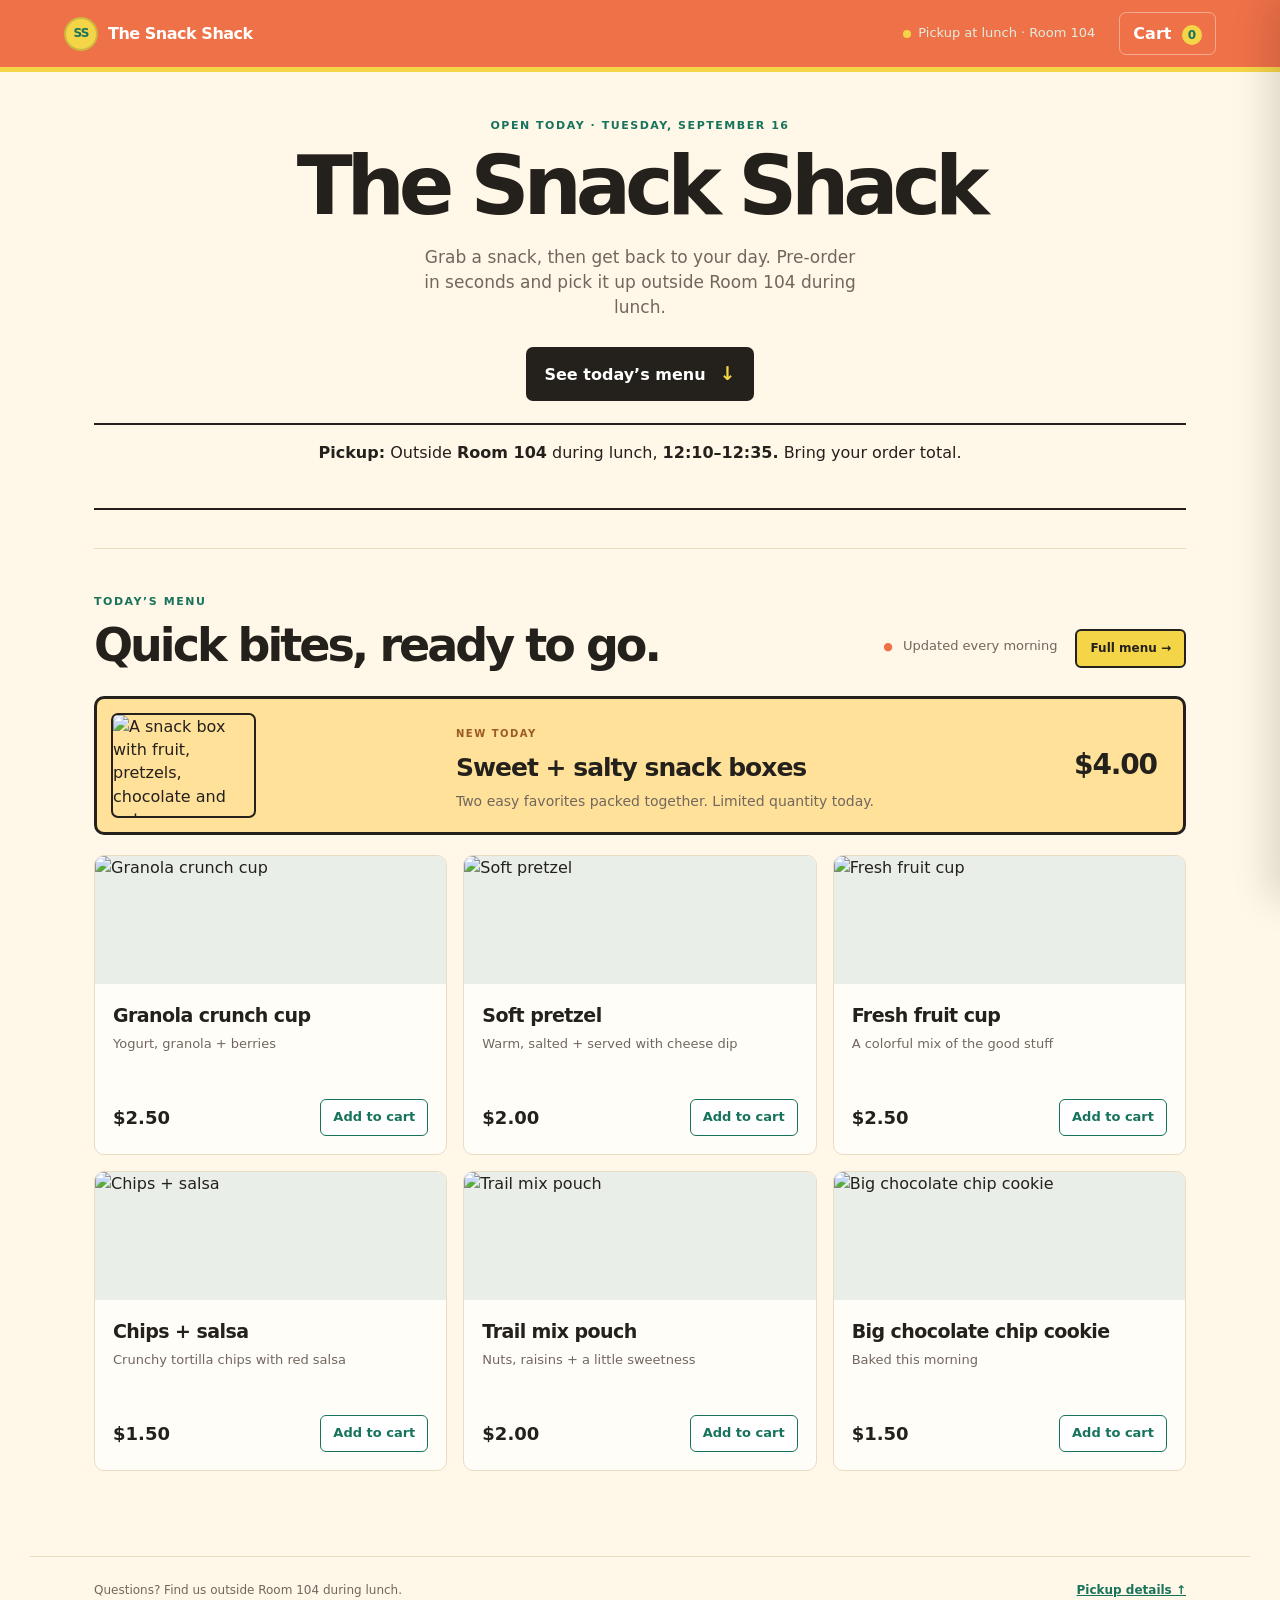
==== index.html @ 5286f319 "Build Snack Shack site" ====
<!doctype html>
<html lang="en">
<head>
  <meta charset="UTF-8" />
  <meta name="viewport" content="width=device-width, initial-scale=1.0" />
  <meta name="description" content="The Snack Shack — quick school-day snacks for pickup at lunch." />
  <title>The Snack Shack | Quick lunch snacks</title>
  <link rel="stylesheet" href="styles.css" />
  <script defer src="script.js"></script>
</head>
<body>
  <header class="site-header">
    <a class="brand" href="#menu" aria-label="The Snack Shack home">
      <span class="brand-mark" aria-hidden="true">SS</span>
      <span>The Snack Shack</span>
    </a>
    <a class="pickup-chip" href="#pickup"><span class="status-dot" aria-hidden="true"></span> Pickup at lunch · Room 104</a>
    <button class="cart-button" id="cartButton" type="button" aria-label="Open cart" aria-controls="cartPanel">
      Cart <span id="cartCount" class="cart-count">0</span>
    </button>
  </header>

  <main>
    <section class="hero" aria-labelledby="hero-title">
      <div class="hero-copy">
        <p class="eyebrow">Open today · Tuesday, September 16</p>
        <h1 id="hero-title">The Snack Shack</h1>
        <p class="hero-text">Grab a snack, then get back to your day. Pre-order in seconds and pick it up outside Room 104 during lunch.</p>
        <a class="primary-link" href="#menu">See today’s menu <span aria-hidden="true">↓</span></a>
      </div>
      <aside class="pickup-card" id="pickup">
        <p><strong>Pickup:</strong> Outside <strong>Room 104</strong> during lunch, <strong>12:10–12:35.</strong> Bring your order total.</p>
      </aside>
    </section>

    <section class="menu-section" id="menu" aria-labelledby="menu-title">
      <div class="section-heading">
      <div>
          <p class="eyebrow">Today’s menu</p>
          <h2 id="menu-title">Quick bites, ready to go.</h2>
        </div>
        <div class="menu-heading-actions"><p class="updated"><span aria-hidden="true">●</span> Updated every morning</p><a class="full-menu-button" href="menu.html">Full menu →</a></div>
      </div>

      <div class="new-additions">
        <div class="new-additions-photo"><img src="https://images.unsplash.com/photo-1662554914763-116f659e95dc?auto=format&fit=crop&w=700&q=85" alt="A snack box with fruit, pretzels, chocolate and nuts" /></div>
        <div>
          <span class="new-label">NEW TODAY</span>
          <h2>Sweet + salty snack boxes</h2>
          <p>Two easy favorites packed together. Limited quantity today.</p>
        </div>
        <span class="box-price">$4.00</span>
      </div>

      <div class="menu-grid" id="menuGrid" aria-live="polite"></div>
    </section>
  </main>

  <footer class="site-footer">
    <p>Questions? Find us outside Room 104 during lunch.</p>
    <a href="#pickup">Pickup details ↑</a>
  </footer>

  <div class="cart-overlay" id="cartOverlay" hidden></div>
  <aside class="cart-panel" id="cartPanel" aria-labelledby="cartTitle" aria-hidden="true">
    <div class="cart-header">
      <div><p class="eyebrow">Ready when you are</p><h2 id="cartTitle">Your order</h2></div>
      <button class="icon-button" id="closeCart" type="button" aria-label="Close cart">×</button>
    </div>
    <div class="cart-items" id="cartItems"></div>
    <div class="cart-empty" id="cartEmpty"><span aria-hidden="true">🛒</span><p>Your cart is empty.<br />Add a snack to get started.</p></div>
    <div class="cart-footer" id="cartFooter" hidden>
      <div class="total-row"><span>Total to bring</span><strong id="cartTotal">$0.00</strong></div>
      <button class="checkout-button" id="checkoutButton" type="button">Ready?</button>
      <p class="fine-print">Next: add your name, room, and grade.</p>
    </div>
  </aside>

  <div class="order-success" id="orderSuccess" role="dialog" aria-modal="true" aria-labelledby="successTitle" hidden>
    <div class="success-card">
      <button class="icon-button success-close" id="closeSuccess" type="button" aria-label="Close confirmation">×</button>
      <div class="success-icon" aria-hidden="true">✓</div>
      <p class="eyebrow">Order saved</p>
      <h2 id="successTitle">You’re all set.</h2>
      <p id="successMessage"></p>
      <div class="confirmation-details"><span>Pickup</span><strong>Outside Room 104 · 12:10–12:35</strong><span>Bring</span><strong id="successTotal">$0.00</strong></div>
      <button class="checkout-button" id="doneButton" type="button">Done</button>
    </div>
  </div>
</body>
</html>
---- styles.css ----
:root { --ink:#24201c; --muted:#71675e; --paper:#fff7e7; --card:#fffdf8; --line:#eadbc4; --green:#17735c; --lime:#f5d548; --orange:#ef7148; --shadow:0 14px 35px rgba(75,45,18,.12); }
* { box-sizing:border-box; }
html { scroll-behavior:smooth; }
body { margin:0; background:var(--paper); color:var(--ink); font-family:Inter, ui-sans-serif, system-ui, -apple-system, BlinkMacSystemFont, "Segoe UI", sans-serif; line-height:1.45; }
button, a { font:inherit; }
a { color:inherit; }
.site-header { height:72px; padding:0 clamp(20px,5vw,72px); background:var(--orange); color:#fff; display:flex; align-items:center; gap:24px; position:sticky; top:0; z-index:10; border-bottom:5px solid var(--lime); }
.brand { text-decoration:none; display:flex; align-items:center; gap:10px; font-weight:800; letter-spacing:-.03em; }
.brand-mark { width:34px; height:34px; border-radius:50%; display:grid; place-items:center; background:var(--lime); color:var(--green); font-size:12px; letter-spacing:-.08em; border:2px solid rgba(36,32,28,.18); }
.pickup-chip { margin-left:auto; font-size:13px; color:#e2ecdf; text-decoration:none; display:flex; align-items:center; gap:7px; }
.status-dot { width:8px; height:8px; background:var(--lime); border-radius:50%; }
.cart-button { border:1px solid rgba(255,255,255,.4); background:transparent; color:#fff; border-radius:7px; padding:9px 13px; cursor:pointer; font-weight:700; }
.cart-count { display:inline-grid; place-items:center; min-width:20px; height:20px; margin-left:5px; background:var(--lime); color:var(--green); border-radius:20px; font-size:12px; }
main { max-width:1220px; margin:0 auto; padding:0 clamp(20px,5vw,72px); }
.hero { display:flex; flex-direction:column; align-items:center; justify-content:center; gap:22px; padding:46px 0 38px; }.hero-copy { width:100%; text-align:center; }.hero-copy .hero-text { margin-left:auto; margin-right:auto; }.hero-copy .primary-link { justify-content:center; }.pickup-card { margin:0 auto; padding:20px 24px; }.pickup-card h2 { margin-top:20px; }.pickup-card p { margin-bottom:16px; }
.eyebrow { margin:0 0 12px; color:var(--green); font-size:11px; font-weight:800; letter-spacing:.14em; text-transform:uppercase; }
h1, h2, p { margin-top:0; }
h1 { margin-bottom:20px; font-size:clamp(48px,7vw,82px); line-height:.97; letter-spacing:-.075em; font-weight:850; }
h1 span { color:var(--green); }
.hero-text { max-width:450px; color:var(--muted); font-size:17px; margin-bottom:28px; }
.primary-link { display:inline-flex; align-items:center; gap:14px; padding:13px 18px; border-radius:7px; text-decoration:none; background:var(--ink); color:#fff; font-weight:750; }
.primary-link span { color:var(--lime); font-size:19px; }
.pickup-card { width:100%; max-width:none; margin:0; padding:16px 0; background:transparent; border:0; border-top:2px solid var(--ink); border-bottom:2px solid var(--ink); box-shadow:none; text-align:center; }.pickup-card p { margin:0; font-size:15px; }
.pickup-card-top { display:flex; justify-content:space-between; align-items:center; color:var(--green); font-size:11px; font-weight:850; letter-spacing:.13em; }
.pickup-card-top p { margin:0; }
.pickup-icon { border:1px solid var(--green); border-radius:50%; width:26px; height:26px; display:grid; place-items:center; font-size:15px; }
.pickup-card h2 { margin:38px 0 10px; font-size:30px; line-height:1; letter-spacing:-.055em; }
.pickup-card p { margin-bottom:28px; font-size:16px; }
.pickup-note { border-top:1px solid rgba(31,84,57,.28); padding-top:13px; color:var(--green); font-size:13px; font-weight:650; }
.menu-section { padding:45px 0 85px; border-top:1px solid var(--line); }
.section-heading { display:flex; justify-content:space-between; gap:20px; align-items:end; margin-bottom:28px; }
.section-heading h2 { margin:0; font-size:clamp(30px,4vw,46px); line-height:1; letter-spacing:-.065em; }
.updated { color:var(--muted); font-size:13px; margin:0 0 4px; white-space:nowrap; }.updated span { color:var(--orange); font-size:11px; margin-right:6px; }
.menu-heading-actions { display:flex; align-items:center; gap:18px; }.full-menu-button { display:inline-block; padding:9px 13px; border:2px solid var(--ink); border-radius:6px; background:var(--lime); color:var(--ink); font-size:12px; font-weight:850; text-decoration:none; white-space:nowrap; }
.new-additions { display:flex; justify-content:space-between; align-items:center; gap:20px; background:#ffe19a; border-radius:10px; padding:14px 26px 14px 14px; margin-bottom:20px; border:3px solid var(--ink); }.new-additions-photo { width:145px; height:105px; flex:0 0 145px; overflow:hidden; border-radius:7px; border:2px solid var(--ink); }.new-additions-photo img { width:100%; height:100%; object-fit:cover; display:block; }
.new-label { font-size:10px; font-weight:850; letter-spacing:.15em; color:#9a5a24; }.new-additions h2 { margin:7px 0 4px; font-size:25px; letter-spacing:-.04em; }.new-additions p { margin:0; color:var(--muted); font-size:14px; }.box-price { font-size:28px; font-weight:800; letter-spacing:-.04em; }
.menu-grid { display:grid; grid-template-columns:repeat(3,1fr); gap:16px; }
.menu-card { background:var(--card); border:1px solid var(--line); border-radius:10px; overflow:hidden; display:flex; flex-direction:column; min-height:300px; }
.food-art { height:128px; overflow:hidden; background:#e9eee8; }.food-art img { width:100%; height:100%; display:block; object-fit:cover; transition:transform .25s ease; }.menu-card:hover .food-art img { transform:scale(1.04); }
.menu-card-body { padding:18px; display:flex; flex-direction:column; flex:1; }.menu-card h3 { margin:0 0 5px; font-size:19px; letter-spacing:-.03em; }.menu-card p { color:var(--muted); font-size:13px; margin:0 0 16px; }.menu-bottom { margin-top:auto; display:flex; justify-content:space-between; align-items:center; }.price { font-weight:800; font-size:18px; }.add-button { cursor:pointer; border:1px solid var(--green); color:var(--green); background:#fff; border-radius:6px; padding:8px 12px; font-size:13px; font-weight:750; }.add-button:hover,.add-button:focus-visible { background:var(--green); color:#fff; }
.site-footer { max-width:1220px; margin:0 auto; padding:25px clamp(20px,5vw,72px) 40px; border-top:1px solid var(--line); display:flex; justify-content:space-between; color:var(--muted); font-size:12px; }.site-footer p { margin:0; }.site-footer a { color:var(--green); font-weight:700; }
.cart-overlay { position:fixed; inset:0; background:rgba(23,33,29,.4); z-index:20; }.cart-panel { position:fixed; z-index:21; right:0; top:0; height:100%; width:min(420px,100%); background:#fff; padding:27px; transform:translateX(100%); transition:transform .25s ease; display:flex; flex-direction:column; box-shadow:-12px 0 35px rgba(0,0,0,.13); }.cart-panel.open { transform:translateX(0); }.cart-header { display:flex; justify-content:space-between; align-items:start; border-bottom:1px solid var(--line); padding-bottom:20px; }.cart-header h2 { margin:0; font-size:34px; letter-spacing:-.06em; }.icon-button { background:none; border:0; cursor:pointer; font-size:30px; color:var(--muted); line-height:1; }.cart-items { overflow:auto; }.cart-item { display:grid; grid-template-columns:1fr auto; gap:10px; padding:18px 0; border-bottom:1px solid var(--line); }.cart-item h3 { margin:0 0 3px; font-size:15px; }.cart-item p { margin:0; color:var(--muted); font-size:13px; }.cart-item-actions { display:flex; gap:8px; align-items:center; margin-top:10px; }.qty-button { border:1px solid var(--line); background:#fff; border-radius:5px; width:25px; height:25px; cursor:pointer; }.remove-button { border:0; background:none; color:#9a5a24; cursor:pointer; font-size:12px; margin-left:8px; }.cart-item-total { font-weight:800; }.cart-empty { text-align:center; color:var(--muted); margin:auto 0; }.cart-empty span { font-size:35px; }.cart-footer { padding-top:20px; border-top:1px solid var(--line); }.total-row { display:flex; justify-content:space-between; align-items:baseline; margin-bottom:17px; }.total-row strong { font-size:26px; letter-spacing:-.05em; }.checkout-button { width:100%; border:0; border-radius:7px; background:var(--green); color:#fff; padding:14px; font-weight:800; cursor:pointer; }.checkout-button:hover { background:#143b27; }.fine-print { color:var(--muted); font-size:11px; text-align:center; margin:10px 0 0; }.order-success { position:fixed; z-index:30; inset:0; display:grid; place-items:center; padding:20px; background:rgba(23,33,29,.45); }.success-card { position:relative; width:min(430px,100%); border-radius:14px; background:var(--paper); padding:38px; text-align:center; box-shadow:var(--shadow); }.success-close { position:absolute; top:18px; right:18px; }.success-icon { margin:0 auto 20px; width:50px; height:50px; border-radius:50%; background:var(--lime); color:var(--green); display:grid; place-items:center; font-size:28px; font-weight:800; }.success-card h2 { font-size:40px; letter-spacing:-.07em; margin-bottom:10px; }.success-card > p:not(.eyebrow) { color:var(--muted); }.confirmation-details { margin:25px 0; padding:17px; background:#fff; border-radius:8px; display:grid; grid-template-columns:80px 1fr; gap:8px; text-align:left; font-size:13px; }.confirmation-details span { color:var(--muted); }
[hidden] { display:none !important; }
.order-page { min-height:100vh; background:repeating-linear-gradient(135deg,#fff7e7 0,#fff7e7 22px,#fff1d5 22px,#fff1d5 44px); }.order-main { max-width:620px; margin:0 auto; padding:58px 20px 90px; }.back-link { display:inline-block; margin-bottom:50px; color:var(--green); font-size:13px; font-weight:800; text-decoration:none; }.order-main h1 { margin-bottom:12px; font-size:clamp(58px,10vw,90px); }.order-intro { max-width:500px; color:var(--muted); font-size:17px; margin-bottom:28px; }.order-form { background:var(--card); border:3px solid var(--ink); border-radius:14px; padding:25px; box-shadow:8px 8px 0 var(--lime); }.order-form label { display:block; margin-bottom:18px; font-size:13px; font-weight:800; }.order-form input,.order-form select { width:100%; margin-top:7px; border:1px solid #cdbfae; border-radius:7px; padding:13px 12px; background:#fff; color:var(--ink); font:inherit; }.order-form input:focus,.order-form select:focus { outline:3px solid rgba(23,115,92,.22); border-color:var(--green); }.order-summary { border-top:1px dashed #cdbfae; border-bottom:1px dashed #cdbfae; margin:8px 0 20px; padding:16px 0; display:grid; gap:10px; }.order-summary div { display:flex; justify-content:space-between; gap:20px; font-size:13px; }.order-summary span { color:var(--muted); }.order-summary strong { text-align:right; }.done-link { display:block; text-decoration:none; }.order-success .success-card { border:3px solid var(--ink); }
.full-menu-page { max-width:900px; }.sold-out-grid { display:grid; grid-template-columns:repeat(2,1fr); gap:16px; margin-bottom:30px; }.sold-out-card { background:var(--card); border:3px solid var(--ink); border-radius:12px; overflow:hidden; box-shadow:6px 6px 0 var(--lime); }.sold-out-card img { display:block; width:100%; height:180px; object-fit:cover; filter:saturate(.9); }.sold-out-card div { display:flex; justify-content:space-between; align-items:center; gap:12px; padding:14px 16px; }.sold-out-card h2 { font-size:19px; letter-spacing:-.04em; margin:0; }.sold-out-card strong { color:#c45538; font-size:11px; letter-spacing:.1em; white-space:nowrap; }.back-to-menu { display:block; text-align:center; }
@media (max-width:720px) { .site-header { height:64px; padding:0 16px; gap:12px; }.pickup-chip { display:none; }.cart-button { margin-left:auto; }.hero { display:block; padding:55px 0 48px; }.hero h1 { font-size:54px; }.hero-text { font-size:15px; }.pickup-card { margin-top:50px; max-width:none; }.pickup-card h2 { margin-top:25px; }.section-heading { display:block; }.menu-heading-actions { justify-content:space-between; margin-top:14px; }.updated { margin:0; }.new-additions { align-items:start; padding-right:14px; }.new-additions-photo { width:95px; height:95px; flex-basis:95px; }.box-price { font-size:22px; }.menu-grid { grid-template-columns:repeat(2,1fr); gap:10px; }.food-art { height:100px; font-size:48px; }.menu-card-body { padding:13px; }.menu-card h3 { font-size:16px; }.menu-card p { font-size:12px; }.add-button { padding:7px 8px; font-size:12px; }.site-footer { display:block; }.site-footer a { display:block; margin-top:10px; } }
@media (max-width:400px) { .menu-grid { grid-template-columns:1fr; }.menu-card { min-height:0; }.food-art { height:105px; } }
@media (max-width:560px) { .sold-out-grid { grid-template-columns:1fr; }.sold-out-card img { height:160px; } }
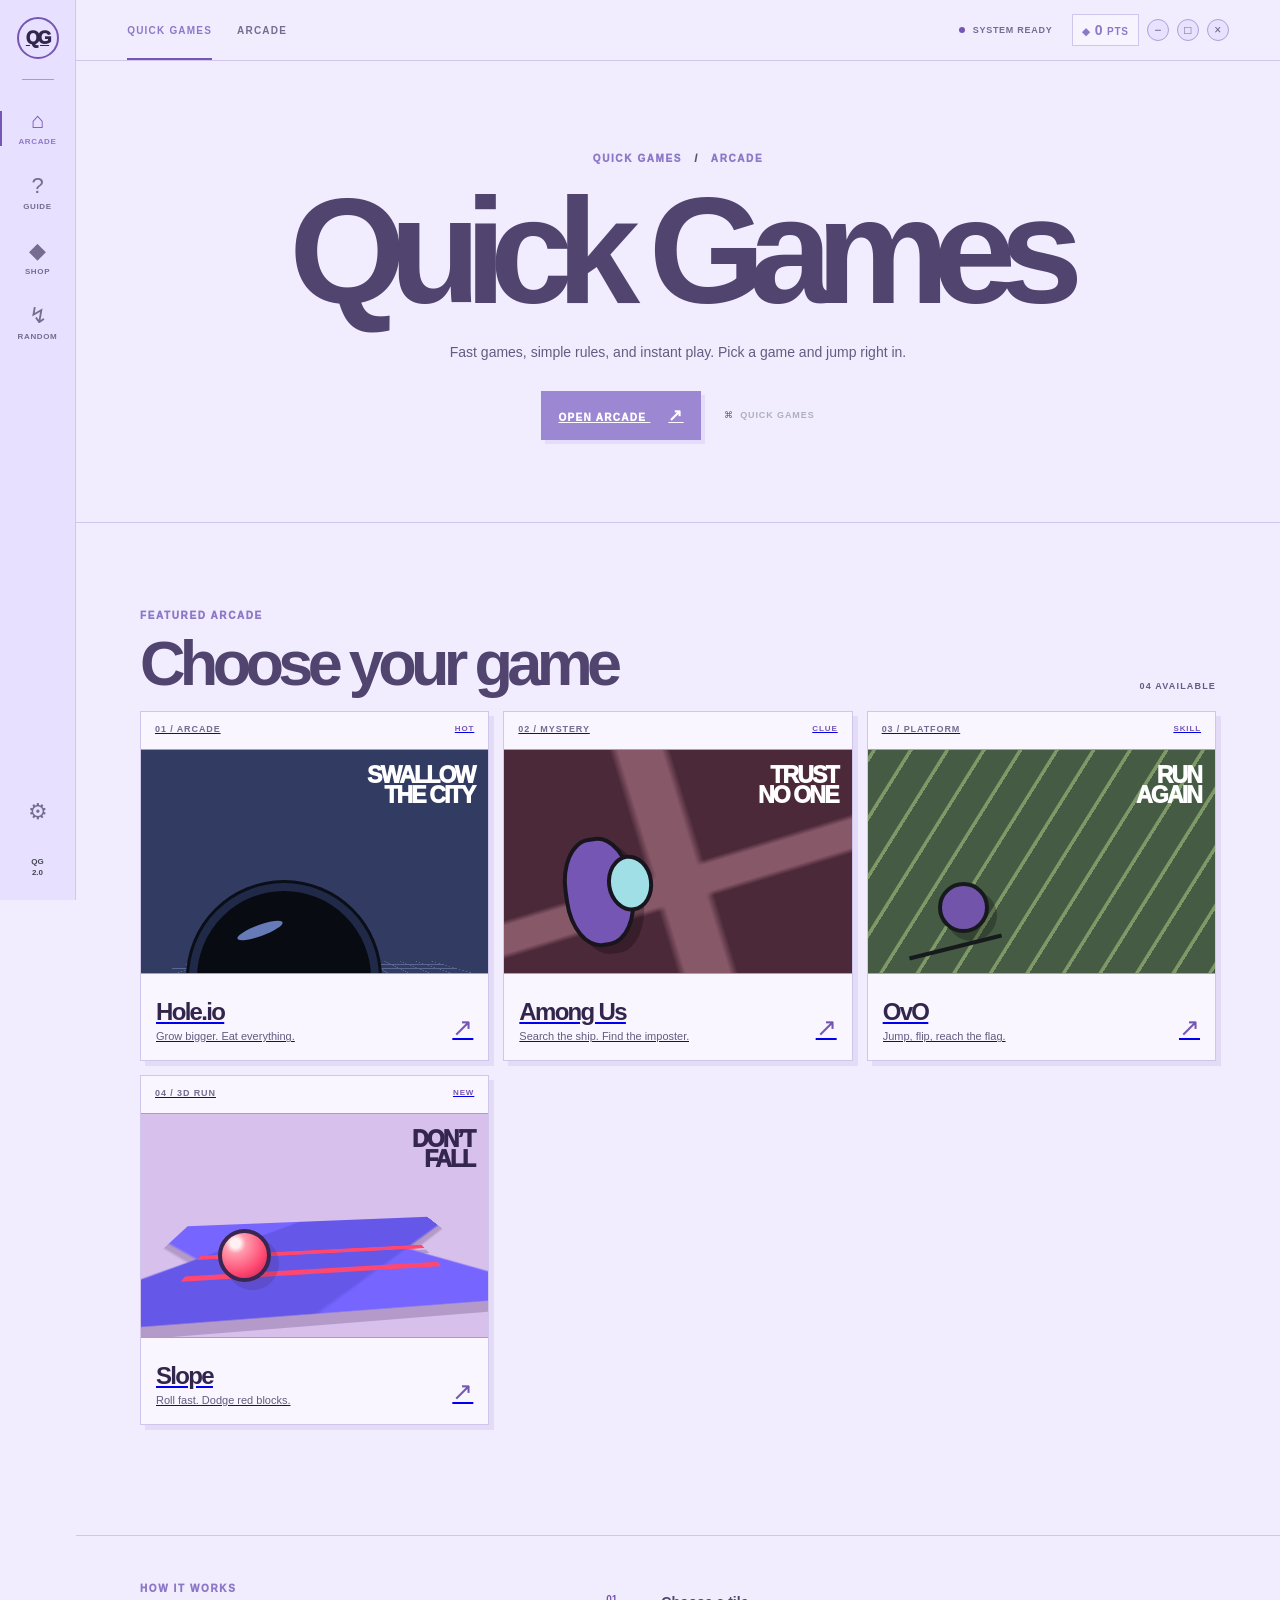
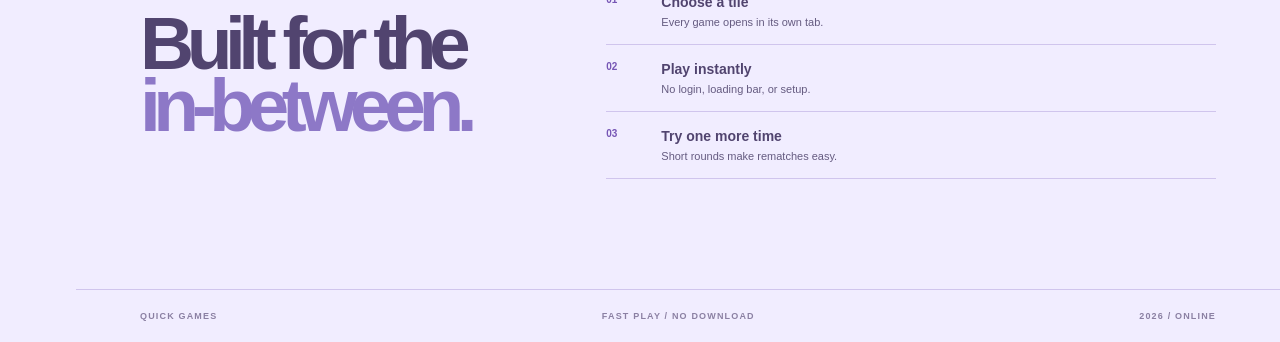
==== commit 64d80083: "Build Quick Games arcade and rewards" ====
--- a/index.html
+++ b/index.html
@@ -1,90 +1,64 @@
 <!doctype html>
 <html lang="en">
 <head>
-  <meta charset="UTF-8" />
-  <meta name="viewport" content="width=device-width, initial-scale=1.0" />
-  <meta name="description" content="The Snack Shack — quick school-day snacks for pickup at lunch." />
-  <title>The Snack Shack | Quick lunch snacks</title>
-  <link rel="stylesheet" href="styles.css" />
+  <meta charset="UTF-8">
+  <meta name="viewport" content="width=device-width,initial-scale=1">
+  <meta name="description" content="Quick, fun browser games for busy students.">
+  <title>Quick Games / Arcade</title>
+  <link rel="stylesheet" href="styles.css">
+  <link rel="stylesheet" href="slope-card.css">
+  <link rel="stylesheet" href="plain-purple.css">
+  <link rel="stylesheet" href="lighter-purple.css">
+  <link rel="stylesheet" href="home-hero.css">
+  <script src="points.js"></script>
   <script defer src="script.js"></script>
 </head>
 <body>
-  <header class="site-header">
-    <a class="brand" href="#menu" aria-label="The Snack Shack home">
-      <span class="brand-mark" aria-hidden="true">SS</span>
-      <span>The Snack Shack</span>
-    </a>
-    <a class="pickup-chip" href="#pickup"><span class="status-dot" aria-hidden="true"></span> Pickup at lunch · Room 104</a>
-    <button class="cart-button" id="cartButton" type="button" aria-label="Open cart" aria-controls="cartPanel">
-      Cart <span id="cartCount" class="cart-count">0</span>
-    </button>
-  </header>
+  <div class="app-shell">
+    <aside class="sidebar">
+      <a class="qp-mark" href="#home" aria-label="QuickPlay home">Q<span>P</span></a>
+      <div class="side-divider"></div>
+      <nav class="side-nav">
+        <a class="side-link active" href="#games" title="Arcade"><b>⌂</b><span>ARCADE</span></a>
+        <a class="side-link" href="#how" title="How to play"><b>?</b><span>GUIDE</span></a>
+        <a class="side-link" href="shop.html" title="Points shop"><b>◆</b><span>SHOP</span></a>
+        <button class="side-link" id="randomButton" title="Random game" type="button"><b>↯</b><span>RANDOM</span></button>
+      </nav>
+      <div class="side-bottom"><button class="side-icon" type="button" title="Settings">⚙</button><span class="version">QP<br>2.0</span></div>
+    </aside>
 
-  <main>
-    <section class="hero" aria-labelledby="hero-title">
-      <div class="hero-copy">
-        <p class="eyebrow">Open today · Tuesday, September 16</p>
-        <h1 id="hero-title">The Snack Shack</h1>
-        <p class="hero-text">Grab a snack, then get back to your day. Pre-order in seconds and pick it up outside Room 104 during lunch.</p>
-        <a class="primary-link" href="#menu">See today’s menu <span aria-hidden="true">↓</span></a>
-      </div>
-      <aside class="pickup-card" id="pickup">
-        <p><strong>Pickup:</strong> Outside <strong>Room 104</strong> during lunch, <strong>12:10–12:35.</strong> Bring your order total.</p>
-      </aside>
-    </section>
+    <div class="app-content">
+      <header class="appbar">
+        <div class="tab-strip"><span class="tab active">QUICKPLAY <i></i></span><span class="tab">ARCADE</span></div>
+        <div class="appbar-right"><span class="status"><i></i> SYSTEM READY</span><a class="points-wallet" href="shop.html">◆ <b id="pointsBalance">0</b> PTS</a><button class="circle-action" type="button">−</button><button class="circle-action" type="button">□</button><button class="circle-action close" type="button">×</button></div>
+      </header>
 
-    <section class="menu-section" id="menu" aria-labelledby="menu-title">
-      <div class="section-heading">
-      <div>
-          <p class="eyebrow">Today’s menu</p>
-          <h2 id="menu-title">Quick bites, ready to go.</h2>
-        </div>
-        <div class="menu-heading-actions"><p class="updated"><span aria-hidden="true">●</span> Updated every morning</p><a class="full-menu-button" href="menu.html">Full menu →</a></div>
-      </div>
+      <main id="home">
+        <section class="dashboard-hero">
+          <div class="hero-copy">
+            <div class="crumb">QUICK GAMES <span>/</span> ARCADE</div>
+            <h1>Quick Games</h1>
+            <p>Fast games, simple rules, and instant play. Pick a game and jump right in.</p>
+            <div class="hero-actions"><a class="primary-action" href="#games">OPEN ARCADE <b>↗</b></a><span class="keyboard-hint">⌘ <b>QUICKPLAY</b></span></div>
+          </div>
+        </section>
 
-      <div class="new-additions">
-        <div class="new-additions-photo"><img src="https://images.unsplash.com/photo-1662554914763-116f659e95dc?auto=format&fit=crop&w=700&q=85" alt="A snack box with fruit, pretzels, chocolate and nuts" /></div>
-        <div>
-          <span class="new-label">NEW TODAY</span>
-          <h2>Sweet + salty snack boxes</h2>
-          <p>Two easy favorites packed together. Limited quantity today.</p>
-        </div>
-        <span class="box-price">$4.00</span>
-      </div>
+        <section class="arcade-section" id="games">
+          <div class="section-title"><div><span class="section-kicker">FEATURED ARCADE</span><h2>Choose your game</h2></div><span class="count">04 AVAILABLE</span></div>
+          <div class="game-grid">
+            <a class="game-tile tile-hole" href="hole.html"><div class="tile-top"><span>01 / ARCADE</span><b>HOT</b></div><div class="tile-art"><div class="art-grid"></div><div class="art-city"></div><div class="art-hole"></div><span class="art-caption">SWALLOW<br>THE CITY</span></div><div class="tile-info"><div><h3>Hole.io</h3><p>Grow bigger. Eat everything.</p></div><span class="tile-arrow">↗</span></div></a>
+            <a class="game-tile tile-among" href="among.html"><div class="tile-top"><span>02 / MYSTERY</span><b>CLUE</b></div><div class="tile-art"><div class="art-map"></div><div class="art-crewmate"></div><span class="art-caption">TRUST<br>NO ONE</span></div><div class="tile-info"><div><h3>Among Us</h3><p>Search the ship. Find the imposter.</p></div><span class="tile-arrow">↗</span></div></a>
+            <a class="game-tile tile-ovo" href="ovo.html"><div class="tile-top"><span>03 / PLATFORM</span><b>SKILL</b></div><div class="tile-art"><div class="art-ovo-lines"></div><div class="art-ovo"></div><span class="art-caption">RUN<br>AGAIN</span></div><div class="tile-info"><div><h3>OvO</h3><p>Jump, flip, reach the flag.</p></div><span class="tile-arrow">↗</span></div></a>
+            <a class="game-tile tile-slope" href="slope.html"><div class="tile-top"><span>04 / 3D RUN</span><b>NEW</b></div><div class="tile-art"><div class="slope-road-art"></div><div class="slope-ball-art"></div><span class="art-caption">DON’T<br>FALL</span></div><div class="tile-info"><div><h3>Slope</h3><p>Roll fast. Dodge red blocks.</p></div><span class="tile-arrow">↗</span></div></a>
+          </div>
+        </section>
 
-      <div class="menu-grid" id="menuGrid" aria-live="polite"></div>
-    </section>
-  </main>
-
-  <footer class="site-footer">
-    <p>Questions? Find us outside Room 104 during lunch.</p>
-    <a href="#pickup">Pickup details ↑</a>
-  </footer>
-
-  <div class="cart-overlay" id="cartOverlay" hidden></div>
-  <aside class="cart-panel" id="cartPanel" aria-labelledby="cartTitle" aria-hidden="true">
-    <div class="cart-header">
-      <div><p class="eyebrow">Ready when you are</p><h2 id="cartTitle">Your order</h2></div>
-      <button class="icon-button" id="closeCart" type="button" aria-label="Close cart">×</button>
-    </div>
-    <div class="cart-items" id="cartItems"></div>
-    <div class="cart-empty" id="cartEmpty"><span aria-hidden="true">🛒</span><p>Your cart is empty.<br />Add a snack to get started.</p></div>
-    <div class="cart-footer" id="cartFooter" hidden>
-      <div class="total-row"><span>Total to bring</span><strong id="cartTotal">$0.00</strong></div>
-      <button class="checkout-button" id="checkoutButton" type="button">Ready?</button>
-      <p class="fine-print">Next: add your name, room, and grade.</p>
-    </div>
-  </aside>
-
-  <div class="order-success" id="orderSuccess" role="dialog" aria-modal="true" aria-labelledby="successTitle" hidden>
-    <div class="success-card">
-      <button class="icon-button success-close" id="closeSuccess" type="button" aria-label="Close confirmation">×</button>
-      <div class="success-icon" aria-hidden="true">✓</div>
-      <p class="eyebrow">Order saved</p>
-      <h2 id="successTitle">You’re all set.</h2>
-      <p id="successMessage"></p>
-      <div class="confirmation-details"><span>Pickup</span><strong>Outside Room 104 · 12:10–12:35</strong><span>Bring</span><strong id="successTotal">$0.00</strong></div>
-      <button class="checkout-button" id="doneButton" type="button">Done</button>
+        <section class="guide-section" id="how">
+          <div class="guide-heading"><span class="section-kicker">HOW IT WORKS</span><h2>Built for the<br><strong>in-between.</strong></h2></div>
+          <div class="guide-list"><div><b>01</b><span><strong>Choose a tile</strong><small>Every game opens in its own tab.</small></span></div><div><b>02</b><span><strong>Play instantly</strong><small>No login, loading bar, or setup.</small></span></div><div><b>03</b><span><strong>Try one more time</strong><small>Short rounds make rematches easy.</small></span></div></div>
+        </section>
+      </main>
+      <footer><span>QUICK GAMES</span><span>FAST PLAY / NO DOWNLOAD</span><span>2026 / ONLINE</span></footer>
     </div>
   </div>
 </body>
--- a/styles.css
+++ b/styles.css
@@ -1,48 +1,2 @@
-:root { --ink:#24201c; --muted:#71675e; --paper:#fff7e7; --card:#fffdf8; --line:#eadbc4; --green:#17735c; --lime:#f5d548; --orange:#ef7148; --shadow:0 14px 35px rgba(75,45,18,.12); }
-* { box-sizing:border-box; }
-html { scroll-behavior:smooth; }
-body { margin:0; background:var(--paper); color:var(--ink); font-family:Inter, ui-sans-serif, system-ui, -apple-system, BlinkMacSystemFont, "Segoe UI", sans-serif; line-height:1.45; }
-button, a { font:inherit; }
-a { color:inherit; }
-.site-header { height:72px; padding:0 clamp(20px,5vw,72px); background:var(--orange); color:#fff; display:flex; align-items:center; gap:24px; position:sticky; top:0; z-index:10; border-bottom:5px solid var(--lime); }
-.brand { text-decoration:none; display:flex; align-items:center; gap:10px; font-weight:800; letter-spacing:-.03em; }
-.brand-mark { width:34px; height:34px; border-radius:50%; display:grid; place-items:center; background:var(--lime); color:var(--green); font-size:12px; letter-spacing:-.08em; border:2px solid rgba(36,32,28,.18); }
-.pickup-chip { margin-left:auto; font-size:13px; color:#e2ecdf; text-decoration:none; display:flex; align-items:center; gap:7px; }
-.status-dot { width:8px; height:8px; background:var(--lime); border-radius:50%; }
-.cart-button { border:1px solid rgba(255,255,255,.4); background:transparent; color:#fff; border-radius:7px; padding:9px 13px; cursor:pointer; font-weight:700; }
-.cart-count { display:inline-grid; place-items:center; min-width:20px; height:20px; margin-left:5px; background:var(--lime); color:var(--green); border-radius:20px; font-size:12px; }
-main { max-width:1220px; margin:0 auto; padding:0 clamp(20px,5vw,72px); }
-.hero { display:flex; flex-direction:column; align-items:center; justify-content:center; gap:22px; padding:46px 0 38px; }.hero-copy { width:100%; text-align:center; }.hero-copy .hero-text { margin-left:auto; margin-right:auto; }.hero-copy .primary-link { justify-content:center; }.pickup-card { margin:0 auto; padding:20px 24px; }.pickup-card h2 { margin-top:20px; }.pickup-card p { margin-bottom:16px; }
-.eyebrow { margin:0 0 12px; color:var(--green); font-size:11px; font-weight:800; letter-spacing:.14em; text-transform:uppercase; }
-h1, h2, p { margin-top:0; }
-h1 { margin-bottom:20px; font-size:clamp(48px,7vw,82px); line-height:.97; letter-spacing:-.075em; font-weight:850; }
-h1 span { color:var(--green); }
-.hero-text { max-width:450px; color:var(--muted); font-size:17px; margin-bottom:28px; }
-.primary-link { display:inline-flex; align-items:center; gap:14px; padding:13px 18px; border-radius:7px; text-decoration:none; background:var(--ink); color:#fff; font-weight:750; }
-.primary-link span { color:var(--lime); font-size:19px; }
-.pickup-card { width:100%; max-width:none; margin:0; padding:16px 0; background:transparent; border:0; border-top:2px solid var(--ink); border-bottom:2px solid var(--ink); box-shadow:none; text-align:center; }.pickup-card p { margin:0; font-size:15px; }
-.pickup-card-top { display:flex; justify-content:space-between; align-items:center; color:var(--green); font-size:11px; font-weight:850; letter-spacing:.13em; }
-.pickup-card-top p { margin:0; }
-.pickup-icon { border:1px solid var(--green); border-radius:50%; width:26px; height:26px; display:grid; place-items:center; font-size:15px; }
-.pickup-card h2 { margin:38px 0 10px; font-size:30px; line-height:1; letter-spacing:-.055em; }
-.pickup-card p { margin-bottom:28px; font-size:16px; }
-.pickup-note { border-top:1px solid rgba(31,84,57,.28); padding-top:13px; color:var(--green); font-size:13px; font-weight:650; }
-.menu-section { padding:45px 0 85px; border-top:1px solid var(--line); }
-.section-heading { display:flex; justify-content:space-between; gap:20px; align-items:end; margin-bottom:28px; }
-.section-heading h2 { margin:0; font-size:clamp(30px,4vw,46px); line-height:1; letter-spacing:-.065em; }
-.updated { color:var(--muted); font-size:13px; margin:0 0 4px; white-space:nowrap; }.updated span { color:var(--orange); font-size:11px; margin-right:6px; }
-.menu-heading-actions { display:flex; align-items:center; gap:18px; }.full-menu-button { display:inline-block; padding:9px 13px; border:2px solid var(--ink); border-radius:6px; background:var(--lime); color:var(--ink); font-size:12px; font-weight:850; text-decoration:none; white-space:nowrap; }
-.new-additions { display:flex; justify-content:space-between; align-items:center; gap:20px; background:#ffe19a; border-radius:10px; padding:14px 26px 14px 14px; margin-bottom:20px; border:3px solid var(--ink); }.new-additions-photo { width:145px; height:105px; flex:0 0 145px; overflow:hidden; border-radius:7px; border:2px solid var(--ink); }.new-additions-photo img { width:100%; height:100%; object-fit:cover; display:block; }
-.new-label { font-size:10px; font-weight:850; letter-spacing:.15em; color:#9a5a24; }.new-additions h2 { margin:7px 0 4px; font-size:25px; letter-spacing:-.04em; }.new-additions p { margin:0; color:var(--muted); font-size:14px; }.box-price { font-size:28px; font-weight:800; letter-spacing:-.04em; }
-.menu-grid { display:grid; grid-template-columns:repeat(3,1fr); gap:16px; }
-.menu-card { background:var(--card); border:1px solid var(--line); border-radius:10px; overflow:hidden; display:flex; flex-direction:column; min-height:300px; }
-.food-art { height:128px; overflow:hidden; background:#e9eee8; }.food-art img { width:100%; height:100%; display:block; object-fit:cover; transition:transform .25s ease; }.menu-card:hover .food-art img { transform:scale(1.04); }
-.menu-card-body { padding:18px; display:flex; flex-direction:column; flex:1; }.menu-card h3 { margin:0 0 5px; font-size:19px; letter-spacing:-.03em; }.menu-card p { color:var(--muted); font-size:13px; margin:0 0 16px; }.menu-bottom { margin-top:auto; display:flex; justify-content:space-between; align-items:center; }.price { font-weight:800; font-size:18px; }.add-button { cursor:pointer; border:1px solid var(--green); color:var(--green); background:#fff; border-radius:6px; padding:8px 12px; font-size:13px; font-weight:750; }.add-button:hover,.add-button:focus-visible { background:var(--green); color:#fff; }
-.site-footer { max-width:1220px; margin:0 auto; padding:25px clamp(20px,5vw,72px) 40px; border-top:1px solid var(--line); display:flex; justify-content:space-between; color:var(--muted); font-size:12px; }.site-footer p { margin:0; }.site-footer a { color:var(--green); font-weight:700; }
-.cart-overlay { position:fixed; inset:0; background:rgba(23,33,29,.4); z-index:20; }.cart-panel { position:fixed; z-index:21; right:0; top:0; height:100%; width:min(420px,100%); background:#fff; padding:27px; transform:translateX(100%); transition:transform .25s ease; display:flex; flex-direction:column; box-shadow:-12px 0 35px rgba(0,0,0,.13); }.cart-panel.open { transform:translateX(0); }.cart-header { display:flex; justify-content:space-between; align-items:start; border-bottom:1px solid var(--line); padding-bottom:20px; }.cart-header h2 { margin:0; font-size:34px; letter-spacing:-.06em; }.icon-button { background:none; border:0; cursor:pointer; font-size:30px; color:var(--muted); line-height:1; }.cart-items { overflow:auto; }.cart-item { display:grid; grid-template-columns:1fr auto; gap:10px; padding:18px 0; border-bottom:1px solid var(--line); }.cart-item h3 { margin:0 0 3px; font-size:15px; }.cart-item p { margin:0; color:var(--muted); font-size:13px; }.cart-item-actions { display:flex; gap:8px; align-items:center; margin-top:10px; }.qty-button { border:1px solid var(--line); background:#fff; border-radius:5px; width:25px; height:25px; cursor:pointer; }.remove-button { border:0; background:none; color:#9a5a24; cursor:pointer; font-size:12px; margin-left:8px; }.cart-item-total { font-weight:800; }.cart-empty { text-align:center; color:var(--muted); margin:auto 0; }.cart-empty span { font-size:35px; }.cart-footer { padding-top:20px; border-top:1px solid var(--line); }.total-row { display:flex; justify-content:space-between; align-items:baseline; margin-bottom:17px; }.total-row strong { font-size:26px; letter-spacing:-.05em; }.checkout-button { width:100%; border:0; border-radius:7px; background:var(--green); color:#fff; padding:14px; font-weight:800; cursor:pointer; }.checkout-button:hover { background:#143b27; }.fine-print { color:var(--muted); font-size:11px; text-align:center; margin:10px 0 0; }.order-success { position:fixed; z-index:30; inset:0; display:grid; place-items:center; padding:20px; background:rgba(23,33,29,.45); }.success-card { position:relative; width:min(430px,100%); border-radius:14px; background:var(--paper); padding:38px; text-align:center; box-shadow:var(--shadow); }.success-close { position:absolute; top:18px; right:18px; }.success-icon { margin:0 auto 20px; width:50px; height:50px; border-radius:50%; background:var(--lime); color:var(--green); display:grid; place-items:center; font-size:28px; font-weight:800; }.success-card h2 { font-size:40px; letter-spacing:-.07em; margin-bottom:10px; }.success-card > p:not(.eyebrow) { color:var(--muted); }.confirmation-details { margin:25px 0; padding:17px; background:#fff; border-radius:8px; display:grid; grid-template-columns:80px 1fr; gap:8px; text-align:left; font-size:13px; }.confirmation-details span { color:var(--muted); }
-[hidden] { display:none !important; }
-.order-page { min-height:100vh; background:repeating-linear-gradient(135deg,#fff7e7 0,#fff7e7 22px,#fff1d5 22px,#fff1d5 44px); }.order-main { max-width:620px; margin:0 auto; padding:58px 20px 90px; }.back-link { display:inline-block; margin-bottom:50px; color:var(--green); font-size:13px; font-weight:800; text-decoration:none; }.order-main h1 { margin-bottom:12px; font-size:clamp(58px,10vw,90px); }.order-intro { max-width:500px; color:var(--muted); font-size:17px; margin-bottom:28px; }.order-form { background:var(--card); border:3px solid var(--ink); border-radius:14px; padding:25px; box-shadow:8px 8px 0 var(--lime); }.order-form label { display:block; margin-bottom:18px; font-size:13px; font-weight:800; }.order-form input,.order-form select { width:100%; margin-top:7px; border:1px solid #cdbfae; border-radius:7px; padding:13px 12px; background:#fff; color:var(--ink); font:inherit; }.order-form input:focus,.order-form select:focus { outline:3px solid rgba(23,115,92,.22); border-color:var(--green); }.order-summary { border-top:1px dashed #cdbfae; border-bottom:1px dashed #cdbfae; margin:8px 0 20px; padding:16px 0; display:grid; gap:10px; }.order-summary div { display:flex; justify-content:space-between; gap:20px; font-size:13px; }.order-summary span { color:var(--muted); }.order-summary strong { text-align:right; }.done-link { display:block; text-decoration:none; }.order-success .success-card { border:3px solid var(--ink); }
-.full-menu-page { max-width:900px; }.sold-out-grid { display:grid; grid-template-columns:repeat(2,1fr); gap:16px; margin-bottom:30px; }.sold-out-card { background:var(--card); border:3px solid var(--ink); border-radius:12px; overflow:hidden; box-shadow:6px 6px 0 var(--lime); }.sold-out-card img { display:block; width:100%; height:180px; object-fit:cover; filter:saturate(.9); }.sold-out-card div { display:flex; justify-content:space-between; align-items:center; gap:12px; padding:14px 16px; }.sold-out-card h2 { font-size:19px; letter-spacing:-.04em; margin:0; }.sold-out-card strong { color:#c45538; font-size:11px; letter-spacing:.1em; white-space:nowrap; }.back-to-menu { display:block; text-align:center; }
-@media (max-width:720px) { .site-header { height:64px; padding:0 16px; gap:12px; }.pickup-chip { display:none; }.cart-button { margin-left:auto; }.hero { display:block; padding:55px 0 48px; }.hero h1 { font-size:54px; }.hero-text { font-size:15px; }.pickup-card { margin-top:50px; max-width:none; }.pickup-card h2 { margin-top:25px; }.section-heading { display:block; }.menu-heading-actions { justify-content:space-between; margin-top:14px; }.updated { margin:0; }.new-additions { align-items:start; padding-right:14px; }.new-additions-photo { width:95px; height:95px; flex-basis:95px; }.box-price { font-size:22px; }.menu-grid { grid-template-columns:repeat(2,1fr); gap:10px; }.food-art { height:100px; font-size:48px; }.menu-card-body { padding:13px; }.menu-card h3 { font-size:16px; }.menu-card p { font-size:12px; }.add-button { padding:7px 8px; font-size:12px; }.site-footer { display:block; }.site-footer a { display:block; margin-top:10px; } }
-@media (max-width:400px) { .menu-grid { grid-template-columns:1fr; }.menu-card { min-height:0; }.food-art { height:105px; } }
-@media (max-width:560px) { .sold-out-grid { grid-template-columns:1fr; }.sold-out-card img { height:160px; } }
+:root{--bg:#0b0c10;--panel:#121419;--panel2:#181a21;--line:#292c35;--muted:#7d808b;--text:#f5f5f7;--red:#ff3150;--red2:#c40e35;--aqua:#79f3d0;--yellow:#f2da5b}*{box-sizing:border-box}html{scroll-behavior:smooth}body{margin:0;background:var(--bg);color:var(--text);font-family:Arial,Helvetica,sans-serif;overflow-x:hidden}.app-shell{min-height:100vh;display:flex}.sidebar{width:76px;flex:0 0 76px;min-height:100vh;background:#0f1014;border-right:1px solid var(--line);display:flex;flex-direction:column;align-items:center;position:fixed;left:0;top:0;bottom:0;z-index:9}.qp-mark{width:42px;height:42px;margin:17px 0 20px;border:2px solid var(--red);border-radius:50%;display:grid;place-items:center;color:var(--text);font-size:18px;font-weight:950;letter-spacing:-.13em;box-shadow:0 0 20px rgba(255,49,80,.25)}.qp-mark span{color:var(--red);font-size:12px}.side-divider{height:1px;width:32px;background:var(--line);margin-bottom:24px}.side-nav{display:flex;flex-direction:column;align-items:center;gap:17px}.side-link,.side-icon{width:55px;min-height:48px;background:none;border:0;color:var(--muted);display:flex;flex-direction:column;align-items:center;justify-content:center;gap:5px;text-decoration:none;cursor:pointer;position:relative}.side-link b,.side-icon{font-size:22px;line-height:1;font-weight:500}.side-link span{font-size:8px;letter-spacing:.08em;font-weight:900}.side-link:hover,.side-link.active,.side-icon:hover{color:var(--text)}.side-link.active:before{content:'';position:absolute;left:-11px;width:3px;height:35px;background:var(--red);box-shadow:0 0 12px var(--red)}.side-link.active b{color:var(--red)}.side-bottom{margin-top:auto;padding-bottom:22px;display:flex;flex-direction:column;align-items:center;gap:20px}.version{font-size:8px;text-align:center;line-height:1.4;color:#454852;font-weight:900}.app-content{margin-left:76px;width:calc(100% - 76px);min-width:0}.appbar{height:61px;background:rgba(15,16,20,.94);border-bottom:1px solid var(--line);display:flex;justify-content:space-between;align-items:center;padding:0 clamp(20px,4vw,56px);position:sticky;top:0;z-index:8}.tab-strip{display:flex;align-items:stretch;height:100%;gap:25px}.tab{display:flex;align-items:center;position:relative;color:#666a75;font-size:10px;font-weight:900;letter-spacing:.12em}.tab.active{color:var(--text)}.tab.active i{position:absolute;bottom:0;left:0;right:0;height:2px;background:var(--red)}.appbar-right{display:flex;align-items:center;gap:8px}.status{color:var(--muted);font-size:9px;font-weight:900;letter-spacing:.08em;margin-right:12px}.status i{display:inline-block;width:6px;height:6px;background:var(--aqua);border-radius:50%;margin-right:5px;box-shadow:0 0 8px var(--aqua)}.circle-action{width:22px;height:22px;padding:0;border:1px solid var(--line);border-radius:50%;color:#6f727c;background:#17191f;font-size:12px}.circle-action:hover{color:var(--text);border-color:#646975}.circle-action.close:hover{background:var(--red);border-color:var(--red);color:#fff}.dashboard-hero,.arcade-section,.guide-section{max-width:1280px;margin:auto;padding-left:clamp(22px,5vw,72px);padding-right:clamp(22px,5vw,72px)}.dashboard-hero{min-height:465px;padding-top:45px;padding-bottom:45px;display:grid;grid-template-columns:1.2fr .8fr;align-items:center;gap:55px;background:radial-gradient(circle at 30% 40%,rgba(196,14,53,.15),transparent 48%)}.crumb,.section-kicker{font-size:10px;color:var(--red);font-weight:950;letter-spacing:.16em}.crumb span{color:#555861;padding:0 8px}.dashboard-hero h1{font-size:clamp(55px,8vw,112px);line-height:.82;letter-spacing:-.105em;margin:22px 0 25px}.dashboard-hero h1 strong{color:var(--red);font-weight:950;text-shadow:0 0 28px rgba(255,49,80,.35)}.hero-copy>p:not(.crumb){max-width:390px;color:var(--muted);font-size:14px;line-height:1.55;margin:0 0 27px}.hero-actions{display:flex;align-items:center;gap:23px}.primary-action{background:var(--red);color:#fff;padding:14px 17px;font-size:10px;font-weight:950;letter-spacing:.13em;box-shadow:0 0 22px rgba(255,49,80,.25)}.primary-action:hover{background:#ff4561}.primary-action b{font-size:17px;margin-left:18px}.keyboard-hint{font-size:9px;color:#6f747f}.keyboard-hint b{color:#adb1bb;margin-left:5px;letter-spacing:.1em}.hero-widget{background:linear-gradient(145deg,#1b1e27,#101217);border:1px solid #343844;padding:16px;box-shadow:9px 9px 0 #050609;transform:rotate(2deg);max-width:355px;justify-self:end;width:100%}.widget-title,.widget-footer{display:flex;justify-content:space-between;color:var(--muted);font-size:9px;font-weight:900;letter-spacing:.15em}.widget-title b{color:var(--aqua)}.timer-face{font-family:monospace;font-size:82px;font-weight:900;letter-spacing:-.11em;padding:38px 0 30px;color:var(--text);text-shadow:0 0 20px rgba(255,255,255,.18)}.timer-face span{color:var(--red)}.timer-bar{height:5px;background:#2b2e36;margin-bottom:12px}.timer-bar i{display:block;width:70%;height:100%;background:var(--red);box-shadow:0 0 12px var(--red)}.widget-footer{font-size:8px}.widget-footer span:last-child{color:var(--aqua)}.arcade-section{padding-top:82px;padding-bottom:110px;border-top:1px solid var(--line)}.section-title{display:flex;align-items:end;justify-content:space-between;margin-bottom:20px}.section-title h2{font-size:clamp(34px,5vw,63px);letter-spacing:-.09em;line-height:.9;margin:12px 0 0}.count{color:var(--muted);font-size:9px;font-weight:900;letter-spacing:.13em}.game-grid{display:grid;grid-template-columns:repeat(3,1fr);gap:14px}.game-tile{display:block;background:var(--panel);border:1px solid var(--line);transition:transform .2s,border-color .2s,box-shadow .2s;min-width:0}.game-tile:hover{transform:translateY(-7px);border-color:var(--red);box-shadow:0 14px 26px rgba(0,0,0,.4)}.tile-top{height:37px;padding:12px 14px 0;display:flex;justify-content:space-between;color:#696d78;font-size:9px;font-weight:900;letter-spacing:.1em}.tile-top b{color:var(--red);font-size:8px}.tile-art{height:225px;position:relative;overflow:hidden;border-block:1px solid var(--line)}.tile-hole .tile-art{background:#323b62}.tile-among .tile-art{background:#4b2939}.tile-ovo .tile-art{background:#455b43}.art-grid,.art-map,.art-ovo-lines{position:absolute;inset:-30%;opacity:.5}.art-grid{background:repeating-linear-gradient(90deg,transparent 0 34px,#8193c1 35px 37px),repeating-linear-gradient(0deg,transparent 0 41px,#8193c1 42px 44px);transform:perspective(180px) rotateX(58deg) scale(1.4);transform-origin:center bottom}.art-map{background:linear-gradient(90deg,transparent 46%,#c48796 47% 52%,transparent 53%),linear-gradient(0deg,transparent 42%,#c48796 43% 48%,transparent 49%);transform:rotate(-17deg) scale(1.5)}.art-ovo-lines{background:repeating-linear-gradient(135deg,transparent 0 27px,#b7d68b 28px 31px);transform:rotate(-13deg)}.art-hole{position:absolute;width:190px;height:190px;bottom:-100px;left:48px;background:#080b11;border:8px solid #202a48;border-radius:50%;box-shadow:0 0 0 3px #0a0e17}.art-hole:after{content:'';position:absolute;left:39px;top:34px;width:48px;height:11px;background:#677ab8;border-radius:50%;transform:rotate(-20deg)}.art-crewmate{position:absolute;width:70px;height:110px;left:60px;bottom:26px;border:4px solid #19151e;background:var(--red);border-radius:45%;transform:rotate(-8deg);box-shadow:8px 8px 0 rgba(0,0,0,.26)}.art-crewmate:after{content:'';position:absolute;right:-24px;top:18px;width:38px;height:49px;background:#9fdfe5;border:4px solid #19151e;border-radius:50%}.art-ovo{position:absolute;width:51px;height:51px;left:70px;bottom:40px;border:4px solid #171a1c;background:var(--yellow);border-radius:50%;box-shadow:8px 8px 0 rgba(0,0,0,.25)}.art-ovo:after{content:'';position:absolute;left:-34px;bottom:-20px;width:95px;height:4px;background:#171a1c;transform:rotate(-14deg)}.art-caption{position:absolute;right:14px;top:16px;color:#fff;font-size:23px;line-height:.85;text-align:right;letter-spacing:-.08em;font-weight:950}.tile-info{display:flex;align-items:end;justify-content:space-between;gap:10px;padding:16px 15px 18px}.tile-info h3{font-size:24px;letter-spacing:-.07em;margin:8px 0 4px}.tile-info p{color:var(--muted);font-size:11px;margin:0;white-space:nowrap;overflow:hidden;text-overflow:ellipsis}.tile-arrow{color:var(--red);font-size:25px}.guide-section{padding-top:42px;padding-bottom:110px;border-top:1px solid var(--line);display:grid;grid-template-columns:.65fr 1fr;gap:70px}.guide-heading h2{font-size:clamp(45px,6vw,75px);line-height:.82;letter-spacing:-.1em;margin:17px 0 0}.guide-heading strong{color:var(--red)}.guide-list{display:grid;gap:0}.guide-list>div{display:grid;grid-template-columns:45px 1fr;gap:10px;border-bottom:1px solid var(--line);padding:16px 0}.guide-list b{font-size:10px;color:var(--red)}.guide-list strong{display:block;font-size:14px}.guide-list small{display:block;color:var(--muted);font-size:11px;margin-top:6px}footer{border-top:1px solid var(--line);padding:21px clamp(20px,5vw,72px);display:flex;justify-content:space-between;color:#626671;font-size:9px;font-weight:900;letter-spacing:.13em}button:focus-visible,a:focus-visible{outline:2px solid var(--aqua);outline-offset:3px}@media(max-width:800px){.sidebar{width:58px;flex-basis:58px}.app-content{margin-left:58px;width:calc(100% - 58px)}.qp-mark{width:34px;height:34px;font-size:14px;margin-top:16px}.side-link{width:45px}.side-link span{display:none}.side-link.active:before{left:-7px}.appbar{padding:0 15px}.status{display:none}.dashboard-hero{display:block;padding-top:42px;padding-bottom:65px}.hero-widget{margin:58px auto 0;transform:none;max-width:100%}.game-grid{grid-template-columns:1fr}.tile-art{height:210px}.arcade-section{padding-top:70px}.guide-section{display:block}.guide-list{margin-top:45px}footer{display:block;line-height:2.2}.header-right .circle-action{display:none}}@media(max-width:460px){.dashboard-hero h1{font-size:64px}.timer-face{font-size:68px}.hero-actions{display:block}.keyboard-hint{display:block;margin-top:17px}.section-title{display:block}.count{display:block;margin-top:15px}}
+.points-wallet{color:var(--yellow);font-size:10px;font-weight:900;letter-spacing:.08em;text-decoration:none;padding:7px 9px;border:1px solid #4b4350;background:#20191e}.points-wallet:hover{border-color:var(--yellow);color:#fff}.points-wallet b{font-size:14px}
--- a/slope-card.css
+++ b/slope-card.css
@@ -0,0 +1 @@
+.tile-slope .tile-art{background:#d7c0ec}.slope-road-art{position:absolute;left:18px;right:15px;bottom:28px;height:112px;background:linear-gradient(150deg,transparent 0 27%,#6558e9 28% 68%,transparent 69%),linear-gradient(30deg,transparent 0 27%,#7665ff 28% 68%,transparent 69%);filter:drop-shadow(0 7px 0 rgba(70,39,91,.25));transform:perspective(120px) rotateX(42deg) rotateZ(-4deg)}.slope-road-art:after{content:'';position:absolute;left:14%;right:14%;top:46%;height:5px;background:#ff4770;box-shadow:0 23px #ff4770}.slope-ball-art{position:absolute;left:77px;bottom:55px;width:53px;height:53px;border:4px solid #392751;border-radius:50%;background:radial-gradient(circle at 30% 23%,#fff1f3 0 10%,#ff9bad 22%,#ff4770 65%,#b51d58 100%);box-shadow:8px 8px 0 rgba(70,39,91,.2)}.tile-slope .art-caption{color:#35264f}.tile-slope .tile-info h3{font-size:24px}@media(max-width:800px){.tile-slope .tile-art{height:210px}}
--- a/plain-purple.css
+++ b/plain-purple.css
@@ -0,0 +1 @@
+:root{--bg:#d9ccfa;--panel:#eee9ff;--panel2:#e5ddff;--line:#a99bd1;--muted:#655b80;--text:#33264d;--red:#7656b5;--aqua:#7656b5;--yellow:#7255aa}.site-noise{display:none}body{background:#d9ccfa;color:#33264d}.app-shell,.app-content{background:transparent}.sidebar{background:#cbbcf0;border-color:#aea0d5;box-shadow:none}.appbar{background:#d9ccfa;border-color:#aea0d5;backdrop-filter:none}.side-link,.side-icon,.tab{color:#766b91}.side-link:hover,.side-link.active,.side-icon:hover,.tab.active{color:#33264d}.side-link.active:before,.tab.active i{background:#7656b5;box-shadow:none}.qp-mark{border-color:#7656b5;color:#33264d;box-shadow:none}.qp-mark span{color:#7656b5}.status{color:#766b91}.status i{background:#7656b5;box-shadow:none}.circle-action{background:#e9e2ff;border-color:#aea0d5;color:#655b80}.dashboard-hero{background:transparent;border-bottom:0}.dashboard-hero h1,.arcade-section h2,.guide-heading h2{color:#33264d}.dashboard-hero h1 strong,.guide-heading strong{color:#7656b5;text-shadow:none}.hero-copy>p:not(.crumb),.keyboard-hint,.count,.guide-list small{color:#655b80}.crumb,.section-kicker{color:#7656b5}.primary-action{background:#7656b5;color:#fff;box-shadow:5px 5px 0 #eee9ff}.hero-widget{background:#eee9ff;border-color:#a99bd1;box-shadow:8px 8px 0 rgba(83,63,133,.18);transform:none}.widget-title,.widget-footer{color:#655b80}.widget-title b,.widget-footer span:last-child{color:#7656b5}.timer-face{color:#33264d;text-shadow:none}.timer-face span{color:#7656b5}.timer-bar{background:#d1c6ef}.timer-bar i{background:#7656b5;box-shadow:none}.arcade-section,.guide-section{border-color:#aea0d5;background:transparent}.game-tile{background:#eee9ff;border-color:#a99bd1;box-shadow:6px 6px 0 rgba(83,63,133,.18)}.game-tile:hover{border-color:#7656b5;box-shadow:0 12px 22px rgba(83,63,133,.2)}.tile-top{color:#766b91}.tile-top b,.tile-arrow{color:#7656b5}.tile-info h3{color:#33264d}.tile-info p{color:#655b80}.guide-list>div,footer{border-color:#aea0d5}footer{background:transparent;color:#766b91}.points-wallet{color:#7656b5;border-color:#a99bd1;background:#eee9ff}
--- a/lighter-purple.css
+++ b/lighter-purple.css
@@ -0,0 +1 @@
+body{background:#f1edff;color:#51446f}.sidebar{background:#e8e0ff;border-color:#d0c5ed}.appbar{background:#f1edff;border-color:#d0c5ed}.dashboard-hero h1,.arcade-section h2,.guide-heading h2{color:#51446f}.dashboard-hero h1 strong,.guide-heading strong,.crumb,.section-kicker,.side-link.active,.tab.active{color:#8d78c7}.game-tile,.hero-widget{background:rgba(250,248,255,.9);border-color:#d0c5ed}.game-tile{box-shadow:5px 5px 0 rgba(129,103,183,.12)}.primary-action{background:#9c87d2;box-shadow:4px 4px 0 #e4dcfb}.points-wallet{background:#f7f3ff;border-color:#d0c5ed;color:#8d78c7}.guide-section,.arcade-section{border-color:#d0c5ed}.guide-list>div,footer{border-color:#d0c5ed}footer{background:transparent;color:#8b80a3}
--- a/home-hero.css
+++ b/home-hero.css
@@ -0,0 +1 @@
+.dashboard-hero{display:block;min-height:370px;padding-top:92px;padding-bottom:82px;text-align:center;background:transparent}.hero-copy{max-width:900px;margin:0 auto}.dashboard-hero h1{font-size:clamp(72px,12vw,150px);line-height:.84;letter-spacing:-.11em;margin:24px 0 28px}.hero-copy>p:not(.crumb){max-width:520px;margin:0 auto 27px}.hero-actions{justify-content:center}@media(max-width:460px){.dashboard-hero{min-height:340px;padding-top:68px;padding-bottom:68px}.dashboard-hero h1{font-size:clamp(58px,17vw,90px)}.hero-actions{display:flex;flex-direction:column;gap:15px;align-items:center}}
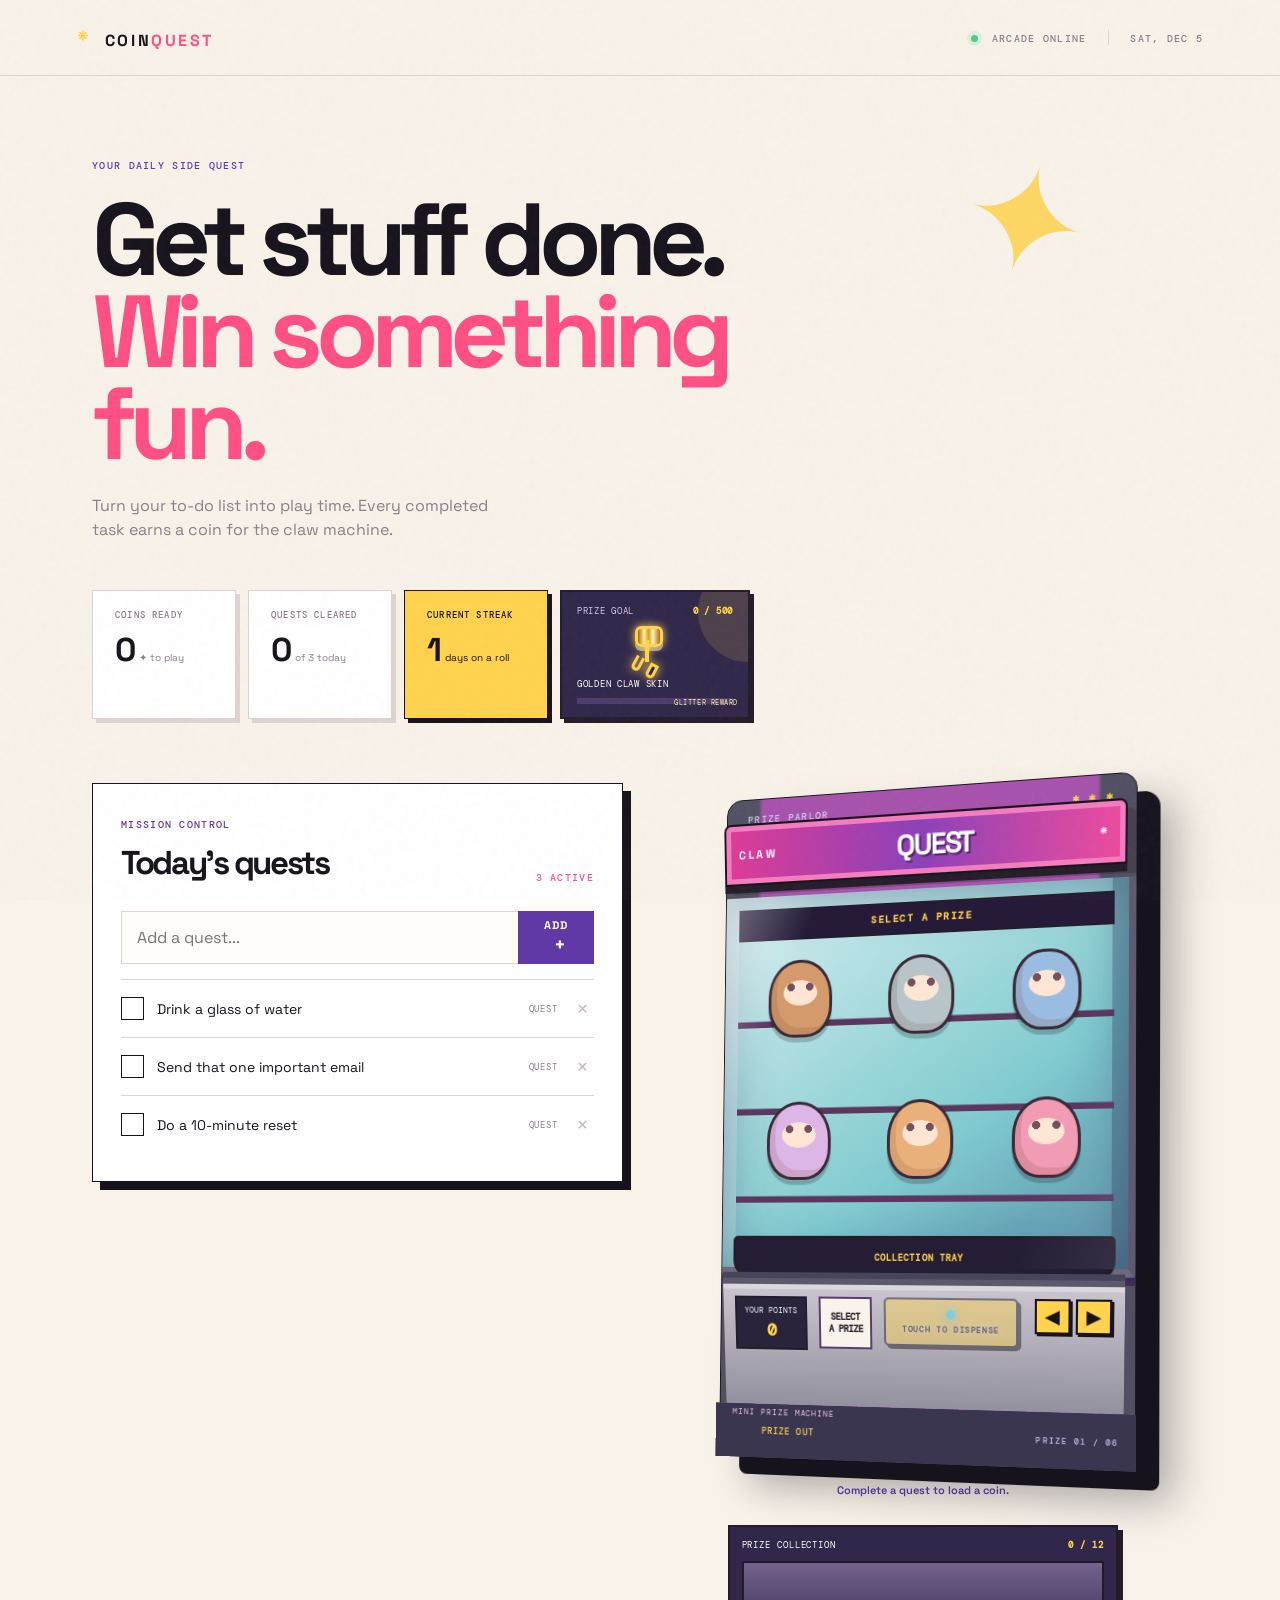
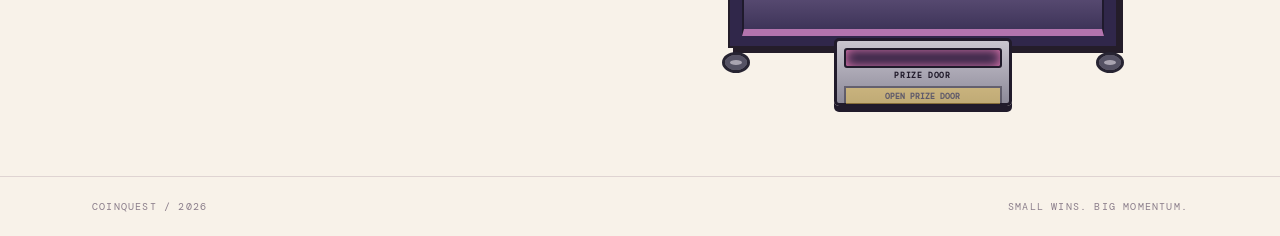
==== commit 0e6fece5: "Add vending machine task experience" ====
--- a/index.html
+++ b/index.html
@@ -1,65 +1,12 @@
 <!doctype html>
 <html lang="en">
 <head>
-  <meta charset="UTF-8">
-  <meta name="viewport" content="width=device-width,initial-scale=1">
-  <meta name="description" content="Quick, fun browser games for busy students.">
-  <title>Quick Games / Arcade</title>
-  <link rel="stylesheet" href="styles.css">
-  <link rel="stylesheet" href="slope-card.css">
-  <link rel="stylesheet" href="plain-purple.css">
-  <link rel="stylesheet" href="lighter-purple.css">
-  <link rel="stylesheet" href="home-hero.css">
-  <script src="points.js"></script>
-  <script defer src="script.js"></script>
-</head>
-<body>
-  <div class="app-shell">
-    <aside class="sidebar">
-      <a class="qp-mark" href="#home" aria-label="QuickPlay home">Q<span>P</span></a>
-      <div class="side-divider"></div>
-      <nav class="side-nav">
-        <a class="side-link active" href="#games" title="Arcade"><b>⌂</b><span>ARCADE</span></a>
-        <a class="side-link" href="#how" title="How to play"><b>?</b><span>GUIDE</span></a>
-        <a class="side-link" href="shop.html" title="Points shop"><b>◆</b><span>SHOP</span></a>
-        <button class="side-link" id="randomButton" title="Random game" type="button"><b>↯</b><span>RANDOM</span></button>
-      </nav>
-      <div class="side-bottom"><button class="side-icon" type="button" title="Settings">⚙</button><span class="version">QP<br>2.0</span></div>
-    </aside>
-
-    <div class="app-content">
-      <header class="appbar">
-        <div class="tab-strip"><span class="tab active">QUICKPLAY <i></i></span><span class="tab">ARCADE</span></div>
-        <div class="appbar-right"><span class="status"><i></i> SYSTEM READY</span><a class="points-wallet" href="shop.html">◆ <b id="pointsBalance">0</b> PTS</a><button class="circle-action" type="button">−</button><button class="circle-action" type="button">□</button><button class="circle-action close" type="button">×</button></div>
-      </header>
-
-      <main id="home">
-        <section class="dashboard-hero">
-          <div class="hero-copy">
-            <div class="crumb">QUICK GAMES <span>/</span> ARCADE</div>
-            <h1>Quick Games</h1>
-            <p>Fast games, simple rules, and instant play. Pick a game and jump right in.</p>
-            <div class="hero-actions"><a class="primary-action" href="#games">OPEN ARCADE <b>↗</b></a><span class="keyboard-hint">⌘ <b>QUICKPLAY</b></span></div>
-          </div>
-        </section>
-
-        <section class="arcade-section" id="games">
-          <div class="section-title"><div><span class="section-kicker">FEATURED ARCADE</span><h2>Choose your game</h2></div><span class="count">04 AVAILABLE</span></div>
-          <div class="game-grid">
-            <a class="game-tile tile-hole" href="hole.html"><div class="tile-top"><span>01 / ARCADE</span><b>HOT</b></div><div class="tile-art"><div class="art-grid"></div><div class="art-city"></div><div class="art-hole"></div><span class="art-caption">SWALLOW<br>THE CITY</span></div><div class="tile-info"><div><h3>Hole.io</h3><p>Grow bigger. Eat everything.</p></div><span class="tile-arrow">↗</span></div></a>
-            <a class="game-tile tile-among" href="among.html"><div class="tile-top"><span>02 / MYSTERY</span><b>CLUE</b></div><div class="tile-art"><div class="art-map"></div><div class="art-crewmate"></div><span class="art-caption">TRUST<br>NO ONE</span></div><div class="tile-info"><div><h3>Among Us</h3><p>Search the ship. Find the imposter.</p></div><span class="tile-arrow">↗</span></div></a>
-            <a class="game-tile tile-ovo" href="ovo.html"><div class="tile-top"><span>03 / PLATFORM</span><b>SKILL</b></div><div class="tile-art"><div class="art-ovo-lines"></div><div class="art-ovo"></div><span class="art-caption">RUN<br>AGAIN</span></div><div class="tile-info"><div><h3>OvO</h3><p>Jump, flip, reach the flag.</p></div><span class="tile-arrow">↗</span></div></a>
-            <a class="game-tile tile-slope" href="slope.html"><div class="tile-top"><span>04 / 3D RUN</span><b>NEW</b></div><div class="tile-art"><div class="slope-road-art"></div><div class="slope-ball-art"></div><span class="art-caption">DON’T<br>FALL</span></div><div class="tile-info"><div><h3>Slope</h3><p>Roll fast. Dodge red blocks.</p></div><span class="tile-arrow">↗</span></div></a>
-          </div>
-        </section>
-
-        <section class="guide-section" id="how">
-          <div class="guide-heading"><span class="section-kicker">HOW IT WORKS</span><h2>Built for the<br><strong>in-between.</strong></h2></div>
-          <div class="guide-list"><div><b>01</b><span><strong>Choose a tile</strong><small>Every game opens in its own tab.</small></span></div><div><b>02</b><span><strong>Play instantly</strong><small>No login, loading bar, or setup.</small></span></div><div><b>03</b><span><strong>Try one more time</strong><small>Short rounds make rematches easy.</small></span></div></div>
-        </section>
-      </main>
-      <footer><span>QUICK GAMES</span><span>FAST PLAY / NO DOWNLOAD</span><span>2026 / ONLINE</span></footer>
-    </div>
-  </div>
-</body>
-</html>
+  <meta charset="UTF-8"><meta name="viewport" content="width=device-width, initial-scale=1"><meta name="description" content="A playful task list that turns completed work into claw machine coins."><title>CoinQuest — Get stuff done. Win something fun.</title><link rel="stylesheet" href="task-arcade.css"><link rel="stylesheet" href="manual-controls.css"><link rel="stylesheet" href="prize-shapes.css"><link rel="stylesheet" href="machine-3d.css"><link rel="stylesheet" href="machine-depth.css"><link rel="stylesheet" href="selected-prize.css"><link rel="stylesheet" href="plush-grounding.css"><link rel="stylesheet" href="cabinet-reference.css"><link rel="stylesheet" href="plush-floor-lock.css"><link rel="stylesheet" href="hide-controls-hint.css"><link rel="stylesheet" href="back-plushies.css"><link rel="stylesheet" href="machine-full-3d.css"><link rel="stylesheet" href="plush-final-ground.css"><link rel="stylesheet" href="cabinet-depth-final.css"><link rel="stylesheet" href="arcade-cabinet-body.css"><link rel="stylesheet" href="claw-anchor-fix.css"><link rel="stylesheet" href="winner-display.css"><link rel="stylesheet" href="collection-case.css"><link rel="stylesheet" href="plush-variety.css"><link rel="stylesheet" href="plush-friendly.css"><link rel="stylesheet" href="plush-real.css"><link rel="stylesheet" href="plush-animals.css"><link rel="stylesheet" href="plush-reference-style.css"><link rel="stylesheet" href="selected-pickup.css"><link rel="stylesheet" href="claw-drop-final.css"><link rel="stylesheet" href="prize-drop-sequence.css"><link rel="stylesheet" href="door-interaction-fix.css"><link rel="stylesheet" href="daily-bonus.css"><link rel="stylesheet" href="prize-goal.css"><link rel="stylesheet" href="golden-glitter-goal.css"><link rel="stylesheet" href="remove-glass-wall.css"><link rel="stylesheet" href="machine-visibility-final.css"><link rel="stylesheet" href="purple-sheet-fix.css"><link rel="stylesheet" href="open-glass-fix.css"><link rel="stylesheet" href="glass-straight.css"><link rel="stylesheet" href="pocket-buddies.css"><link rel="stylesheet" href="plush-face-fix.css"><link rel="stylesheet" href="plush-face-clean.css"><link rel="stylesheet" href="plush-round-eyes.css"><link rel="stylesheet" href="plush-soft-face.css"><link rel="stylesheet" href="plush-ears.css"><link rel="stylesheet" href="prize-final-sequence.css"><link rel="stylesheet" href="collection-new-style.css"><link rel="stylesheet" href="door-reachable.css">
+<link rel="stylesheet" href="vending-machine.css?v=20261010c"><link rel="stylesheet" href="vending-dispenser.css?v=20261010c"></head>
+<body><div class="noise"></div>
+  <header class="topbar"><a class="brand" href="index.html"><span class="brand-star">✦</span> COIN<span>QUEST</span></a><div class="header-status"><span class="live-dot"></span> ARCADE ONLINE <span class="divider"></span> <span class="date" id="today"></span></div></header>
+  <main><section class="intro"><div class="eyebrow">YOUR DAILY SIDE QUEST</div><h1>Get stuff done.<br><em>Win something fun.</em></h1><p class="intro-copy">Turn your to-do list into play time. Every completed task earns a coin for the claw machine.</p><div class="stats-row"><div class="stat-card"><span class="stat-label">COINS READY</span><strong id="coinCount">0</strong><small>✦ to play</small></div><div class="stat-card"><span class="stat-label">QUESTS CLEARED</span><strong id="doneCount">0</strong><small>of <span id="totalCount">0</span> today</small></div><div class="streak-card"><span class="stat-label">CURRENT STREAK</span><strong id="streakCount">1</strong><small>days on a roll 🔥</small></div></div></section>
+    <section class="game-layout"><div class="tasks-panel panel"><div class="panel-head"><div><span class="eyebrow">MISSION CONTROL</span><h2>Today's quests</h2></div><span class="quest-count" id="questCount">0 ACTIVE</span></div><form class="add-task" id="taskForm"><input id="taskInput" type="text" maxlength="72" placeholder="Add a quest..." autocomplete="off" required><button type="submit">ADD <span>＋</span></button></form><div class="task-list" id="taskList"></div><div class="empty-state" id="emptyState"><span>✦</span><p>Your board is clear.<br>What will you conquer next?</p></div></div>
+      <div class="machine-wrap"><div class="machine panel" id="machine"><div class="machine-top"><span>PRIZE PARLOR</span><b>★ ★ ★</b></div><div class="marquee"><span>CLAW</span><strong>QUEST</strong><span>★</span></div><div class="glass"><div class="shine"></div><div class="claw-rail"></div><div class="claw" id="claw"><i></i><b></b><em></em></div><div class="prizes"><span>🍩</span><span>🦄</span><span>🧸</span><span>🪩</span><span>🍓</span><span>🐸</span></div><div class="floor"></div></div><div class="machine-controls"><div class="joystick"><i></i><b></b></div><div class="coin-slot"><span>INSERT COIN</span><b>✦</b></div><button id="playButton" type="button" disabled>PLAY<br><small>0 COINS</small></button></div><div class="machine-footer"><span>COMPLETE A QUEST TO EARN A COIN</span><span>PRIZE 01 / 06</span></div></div><div class="machine-guide"><span>← → MOVE</span><span>SPACE DROP</span><span>R CAMERA</span></div><p class="machine-note" id="machineNote">Finish a quest to unlock the machine.</p></div></section></main>
+  <footer><span>COINQUEST / 2026</span><span>SMALL WINS. BIG MOMENTUM.</span></footer><script src="machine-controls.js?v=20261010"></script><script src="task-arcade.js?v=20261010"></script><script src="input-fix.js?v=20261010"></script><script src="prize-render.js?v=20261010"></script><script src="arrow-controller.js?v=20261010"></script><script src="winner-display.js?v=20261010"></script><script src="collection-case.js?v=20261010"></script><script src="daily-bonus.js?v=20261010"></script><script src="emoji-clean.js?v=20261010"></script><script src="force-claw-motion.js?v=20261010"></script><script src="prize-drop-sequence.js?v=20261010"></script><script src="prize-goal.js?v=20261010"></script><script src="door-reachable.js?v=20261010"></script><script src="direct-drop-motion.js?v=20261010"></script><script src="drop-controls.js?v=20261010"></script><script src="button-drop-direct.js?v=20261010"></script><script src="vending-machine.js?v=20261010c"></script>
+</body></html>
--- a/task-arcade.css
+++ b/task-arcade.css
@@ -0,0 +1,2 @@
+@import url('https://fonts.googleapis.com/css2?family=DM+Mono:wght@400;500&family=Space+Grotesk:wght@400;500;600;700&display=swap');
+:root{--ink:#17131c;--cream:#f8f2e9;--pink:#ff4f84;--yellow:#ffd34d;--purple:#6039a7;--muted:#8b7e8b;--line:#dfd4d2}*{box-sizing:border-box}body{margin:0;background:var(--cream);color:var(--ink);font-family:'Space Grotesk',sans-serif}.noise{position:fixed;inset:0;pointer-events:none;opacity:.035;background-image:url("data:image/svg+xml,%3Csvg viewBox='0 0 180 180' xmlns='http://www.w3.org/2000/svg'%3E%3Cfilter id='n'%3E%3CfeTurbulence type='fractalNoise' baseFrequency='.8' numOctaves='4' stitchTiles='stitch'/%3E%3C/filter%3E%3Crect width='100%25' height='100%25' filter='url(%23n)'/%3E%3C/svg%3E");z-index:4}.topbar{height:76px;padding:0 clamp(24px,6vw,92px);display:flex;align-items:center;justify-content:space-between;border-bottom:1px solid var(--line)}.brand{font-weight:700;letter-spacing:.16em;color:var(--ink);text-decoration:none}.brand span:last-child{color:var(--pink)}.brand-star{color:var(--yellow);font-size:22px;margin-right:7px}.header-status,.stat-label,.eyebrow,.quest-count,.machine-top,.machine-footer{font-family:'DM Mono',monospace;font-size:10px;letter-spacing:.13em;font-weight:500}.header-status{color:var(--muted)}.live-dot{display:inline-block;width:7px;height:7px;border-radius:50%;background:#57c982;margin-right:6px;box-shadow:0 0 0 4px #d8f1df}.divider{display:inline-block;width:1px;height:15px;background:var(--line);margin:0 14px -3px}.intro{max-width:1180px;margin:auto;padding:83px 42px 64px;position:relative}.intro:after{content:'✦';position:absolute;right:12%;top:70px;color:var(--yellow);font-size:150px;line-height:1;transform:rotate(15deg);opacity:.85}.eyebrow{color:var(--purple)}h1{font-size:clamp(58px,8vw,112px);line-height:.9;letter-spacing:-.075em;margin:22px 0 24px;max-width:800px}h1 em{font-style:normal;color:var(--pink)}.intro-copy{color:var(--muted);font-size:16px;line-height:1.5;max-width:405px;margin:0}.stats-row{display:flex;gap:12px;margin-top:48px}.stat-card,.streak-card{background:#fff;border:1px solid var(--line);padding:18px 22px;min-width:144px;box-shadow:4px 4px 0 var(--line)}.streak-card{background:var(--yellow);border-color:var(--ink);box-shadow:4px 4px 0 var(--ink)}.stat-label{display:block;color:var(--muted);font-size:9px}.streak-card .stat-label{color:var(--ink)}.stat-card strong,.streak-card strong{font-size:33px;display:inline-block;margin:8px 6px 0 0;letter-spacing:-.08em}.stat-card small,.streak-card small{font-size:10px;color:var(--muted)}.streak-card small{color:var(--ink)}.game-layout{max-width:1180px;margin:auto;padding:0 42px 100px;display:grid;grid-template-columns:1fr 1fr;gap:34px;align-items:start}.panel{background:#fff;border:1px solid var(--ink);box-shadow:8px 8px 0 var(--ink)}.tasks-panel{padding:28px}.panel-head{display:flex;justify-content:space-between;align-items:end}.panel-head h2{font-size:33px;letter-spacing:-.07em;margin:9px 0 0}.quest-count{color:var(--pink);font-size:10px}.add-task{display:flex;margin:27px 0 15px}.add-task input{width:100%;border:1px solid var(--line);border-right:0;padding:15px;font:inherit;outline:none;background:#fffcf9}.add-task input:focus{border-color:var(--purple)}button{font:inherit;cursor:pointer}.add-task button{border:0;background:var(--purple);color:#fff;padding:0 17px;font-size:11px;font-weight:700;letter-spacing:.1em}.add-task button span{font-size:19px;vertical-align:-2px;margin-left:9px}.task-list{display:grid}.task{min-height:58px;border-top:1px solid var(--line);display:flex;align-items:center;gap:13px}.check{width:23px;height:23px;border:1px solid var(--ink);background:#fff;color:#fff;font-weight:bold;flex:none}.task.completed .check{background:var(--pink);border-color:var(--pink)}.task-text{font-size:14px;flex:1}.task.completed .task-text{text-decoration:line-through;color:var(--muted)}.task-tag,.earned{font:9px 'DM Mono',monospace;letter-spacing:.1em}.task-tag{color:var(--muted)}.earned{color:var(--pink)}.delete{background:none;border:0;color:#c7b9c0;font-size:21px;padding:5px}.delete:hover{color:var(--pink)}.empty-state{text-align:center;padding:28px;color:var(--muted);font-size:13px;border-top:1px solid var(--line)}.empty-state span{color:var(--yellow);font-size:27px}.empty-state p{margin:8px 0 0}.machine-wrap{position:relative}.machine{background:var(--purple);border-color:var(--ink);overflow:hidden;padding:16px 17px 0;transform:rotate(1.1deg)}.machine-top{display:flex;justify-content:space-between;color:#d5c7f5}.machine-top b{color:var(--yellow);font-size:12px}.marquee{margin:15px -1px 0;background:var(--pink);border:2px solid var(--ink);box-shadow:inset 0 0 0 5px #f46795;padding:10px 13px;display:flex;align-items:center;justify-content:space-between;color:#fff;font-size:14px;font-weight:700;letter-spacing:.18em}.marquee strong{font-size:30px;letter-spacing:-.08em}.glass{height:290px;background:#92d9d3;border:2px solid var(--ink);border-top:0;position:relative;overflow:hidden}.glass:after{content:'';position:absolute;inset:0;background:linear-gradient(115deg,rgba(255,255,255,.24),transparent 33%);pointer-events:none}.shine{position:absolute;left:14px;top:16px;width:18px;height:190px;background:rgba(255,255,255,.24);transform:skew(-12deg)}.claw-rail{position:absolute;left:8%;right:8%;top:29px;height:8px;background:var(--ink);border-radius:6px}.claw{position:absolute;top:33px;left:54%;width:50px;height:110px;border-left:5px solid var(--ink);transition:left .8s}.claw i{position:absolute;top:0;left:15px;width:16px;height:25px;border:4px solid var(--ink);border-radius:50%}.claw b,.claw em{position:absolute;top:24px;height:36px;width:13px;border:4px solid var(--ink);border-top:0;border-radius:0 0 12px 12px;transform-origin:top}.claw b{left:3px;transform:rotate(28deg)}.claw em{left:26px;transform:rotate(-28deg)}.prizes{position:absolute;bottom:35px;left:25px;right:20px;display:flex;align-items:end;justify-content:space-around;font-size:34px;filter:drop-shadow(0 4px 0 rgba(0,0,0,.2))}.prizes span:nth-child(2n){font-size:47px}.floor{position:absolute;bottom:0;left:0;right:0;height:36px;background:#f4779c;border-top:2px solid var(--ink)}.machine-controls{height:98px;display:flex;align-items:center;gap:22px;padding:0 12px}.joystick{width:38px;height:54px;position:relative}.joystick i{position:absolute;top:0;left:11px;width:22px;height:22px;border-radius:50%;background:var(--pink);border:2px solid var(--ink)}.joystick b{position:absolute;left:20px;top:20px;height:30px;border-left:5px solid var(--ink);transform:rotate(8deg)}.coin-slot{border:2px solid var(--ink);background:#3d256f;color:#fff;padding:5px 7px;text-align:center;font:8px 'DM Mono',monospace}.coin-slot b{display:block;color:var(--yellow);font-size:19px}.machine-controls button{margin-left:auto;background:var(--yellow);border:2px solid var(--ink);box-shadow:3px 3px 0 var(--ink);padding:10px 16px;color:var(--ink);font-weight:700;letter-spacing:.08em}.machine-controls button:disabled{opacity:.45;cursor:not-allowed}.machine-controls button:not(:disabled):hover{transform:translate(-1px,-1px)}.machine-controls small{font:9px 'DM Mono',monospace}.machine-footer{background:#3d256f;color:#cdbff1;margin:0 -17px;padding:11px 17px;display:flex;justify-content:space-between;font-size:8px}.machine-note{text-align:center;color:var(--purple);font-size:12px;font-weight:600;margin:24px 0}.playing .claw{animation:grab 1.7s ease-in-out}.playing .prizes{animation:prize 1.7s ease-in-out}@keyframes grab{0%{left:54%;top:33px}45%{left:25%;top:33px}72%{left:25%;top:180px}100%{left:54%;top:33px}}@keyframes prize{0%,65%{transform:translateY(0)}75%,100%{transform:translateY(-8px)} }footer{border-top:1px solid var(--line);padding:23px max(42px,calc((100% - 1096px)/2));display:flex;justify-content:space-between;color:var(--muted);font:10px 'DM Mono',monospace;letter-spacing:.12em}@media(max-width:800px){.topbar{padding:0 22px}.header-status{font-size:0}.live-dot{margin-right:0}.header-status .divider,.header-status .date{display:none}.intro{padding:58px 24px 45px}.intro:after{font-size:80px;right:5%;top:36px}.stats-row{gap:8px;margin-top:35px}.stat-card,.streak-card{padding:14px 12px;min-width:0;flex:1}.stat-card strong,.streak-card strong{font-size:27px}.game-layout{display:block;padding:0 24px 70px}.machine-wrap{margin-top:34px}.tasks-panel{padding:22px}.panel-head h2{font-size:28px}footer{padding:20px 24px;gap:20px;line-height:1.5}footer span:last-child{text-align:right}}@media(max-width:430px){h1{font-size:54px}.intro-copy{font-size:14px}.stats-row{flex-wrap:wrap}.streak-card{flex-basis:100%}.add-task button{padding:0 11px}.machine-controls{gap:13px}}
--- a/manual-controls.css
+++ b/manual-controls.css
@@ -0,0 +1,3 @@
+.move-buttons{display:flex;gap:5px;margin-left:4px}.move-buttons button{width:34px;height:34px;padding:0;border:2px solid var(--ink);background:var(--yellow);box-shadow:2px 2px 0 var(--ink);font-size:17px;line-height:1}.move-buttons button:active{transform:translate(2px,2px);box-shadow:none}.machine-controls{gap:12px!important}
+.claw{width:58px!important;height:116px!important;left:54%;border-left:5px solid var(--ink);transition:left .12s ease!important;z-index:3}.claw:before{content:'';position:absolute;top:18px;left:8px;width:29px;height:23px;border:5px solid var(--ink);border-radius:50%;background:#ffcf48}.claw:after{content:'';position:absolute;top:43px;left:25px;width:5px;height:52px;background:var(--ink)}.claw i{top:91px!important;left:4px!important;width:18px!important;height:28px!important;border:5px solid var(--ink)!important;border-top:0!important;border-radius:0 0 15px 15px!important;transform:rotate(31deg)}.claw b{top:91px!important;left:20px!important;width:18px!important;height:30px!important;border:5px solid var(--ink)!important;border-top:0!important;border-radius:0 0 15px 15px!important;transform:rotate(0deg)!important}.claw em{top:91px!important;left:35px!important;width:18px!important;height:28px!important;border:5px solid var(--ink)!important;border-top:0!important;border-radius:0 0 15px 15px!important;transform:rotate(-31deg)!important}
+.prizes{gap:8px!important}.prize{position:relative!important;display:block!important;width:48px;height:42px;border:3px solid var(--ink);border-radius:48% 48% 42% 42%;background:#ff6f91;font-size:0!important;filter:drop-shadow(0 4px 0 rgba(0,0,0,.2))}.prize:before,.prize:after{content:'';position:absolute;background:#fff;border:2px solid var(--ink);border-radius:50%;width:8px;height:8px;top:12px}.prize:before{left:11px}.prize:after{right:11px}.prize:nth-child(2){background:#ffd34d;border-radius:50%}.prize:nth-child(3){background:#8ed8d1}.prize:nth-child(4){background:#b793ed}.prize:nth-child(5){background:#ff9d57}.prize:nth-child(6){background:#80c8f7}.manual-drop .claw{animation:manualDrop 1.05s ease-in-out!important}.manual-drop .prizes{animation:prizesJostle 1.05s ease-in-out!important}.win .prize:first-child{animation:prizeWin 1.5s ease-in-out forwards}.win .claw{animation:clawWin 1.5s ease-in-out forwards!important}@keyframes manualDrop{0%{top:33px}62%{top:176px}100%{top:33px}}@keyframes prizesJostle{0%,55%{transform:translateY(0)}65%{transform:translateY(-10px)}100%{transform:translateY(0)}}@keyframes prizeWin{0%{transform:translateY(0)}35%{transform:translateY(-70px) scale(1.1)}100%{transform:translateY(-70px) scale(1.1)}}@keyframes clawWin{0%{top:33px}45%{top:176px}100%{top:33px}}@media(max-width:430px){.move-buttons button{width:30px;height:30px}.machine-controls{gap:7px!important}}
--- a/prize-shapes.css
+++ b/prize-shapes.css
@@ -0,0 +1,2 @@
+.prize{position:relative!important;width:54px!important;height:58px!important;border:3px solid #241d29!important;border-radius:48% 48% 44% 44%!important;background:radial-gradient(ellipse at 50% 63%,#fff 0 18px,transparent 19px),linear-gradient(90deg,#272536 0 18%,#f5f1e7 19% 81%,#272536 82%)!important;box-shadow:0 4px 0 rgba(0,0,0,.22),inset 0 4px 5px rgba(255,255,255,.22);font-size:0!important;filter:none!important}.prize:before{content:''!important;position:absolute!important;left:50%!important;top:23px!important;width:0!important;height:0!important;border-left:7px solid transparent!important;border-right:7px solid transparent!important;border-top:9px solid #f2b529!important;transform:translateX(-50%)!important;border-radius:0!important;background:none!important}.prize:after{content:'•  •'!important;position:absolute!important;left:50%!important;top:10px!important;transform:translateX(-50%)!important;width:27px!important;height:auto!important;border:0!important;background:none!important;color:#241d29!important;font:900 11px/1 Arial!important;letter-spacing:3px!important;border-radius:0!important}.prize:nth-child(2){transform:rotate(-5deg) scale(.92)}.prize:nth-child(3){transform:rotate(5deg) scale(1.04)}.prize:nth-child(4){transform:rotate(-2deg) scale(.88)}.prize:nth-child(5){transform:rotate(4deg) scale(.96)}.prize:nth-child(6){transform:rotate(-6deg) scale(.9)}
+.prize:nth-child(2):after,.prize:nth-child(3):after,.prize:nth-child(4):after,.prize:nth-child(5):after,.prize:nth-child(6):after{content:'•  •'!important}.prize:nth-child(2){background:radial-gradient(ellipse at 50% 63%,#fff 0 18px,transparent 19px),linear-gradient(90deg,#171827 0 18%,#f5f1e7 19% 81%,#171827 82%)!important}.prize:nth-child(3){background:radial-gradient(ellipse at 50% 63%,#fff 0 18px,transparent 19px),linear-gradient(90deg,#38404a 0 18%,#f5f1e7 19% 81%,#38404a 82%)!important}.prize:nth-child(4){background:radial-gradient(ellipse at 50% 63%,#fff 0 18px,transparent 19px),linear-gradient(90deg,#242234 0 18%,#f5f1e7 19% 81%,#242234 82%)!important}.prize:nth-child(5){background:radial-gradient(ellipse at 50% 63%,#fff 0 18px,transparent 19px),linear-gradient(90deg,#30323e 0 18%,#f5f1e7 19% 81%,#30323e 82%)!important}.prize:nth-child(6){background:radial-gradient(ellipse at 50% 63%,#fff 0 18px,transparent 19px),linear-gradient(90deg,#242b39 0 18%,#f5f1e7 19% 81%,#242b39 82%)!important}
--- a/machine-3d.css
+++ b/machine-3d.css
@@ -0,0 +1 @@
+.machine{perspective:900px}.glass{transform:perspective(850px) rotateX(3deg);transform-origin:bottom center;background:linear-gradient(145deg,#b7f1e9 0%,#72c3c6 62%,#4a8ea7 100%)!important;box-shadow:inset 0 0 35px rgba(22,55,89,.3),inset 10px 0 0 rgba(255,255,255,.2),inset -10px 0 0 rgba(16,35,61,.16)}.glass:before{content:'';position:absolute;inset:0;background:linear-gradient(90deg,rgba(255,255,255,.22),transparent 12%,transparent 86%,rgba(0,0,0,.12));pointer-events:none;z-index:4}.claw-rail{box-shadow:0 5px 0 rgba(26,23,37,.25);z-index:5}.floor{height:45px!important;background:linear-gradient(#ee86a5,#b74770)!important;box-shadow:inset 0 7px 0 rgba(75,20,48,.24)}.floor:after{content:'PRIZE CHUTE';position:absolute;left:50%;bottom:5px;transform:translateX(-50%);width:105px;height:27px;border:3px solid #241d29;border-radius:5px 5px 15px 15px;background:linear-gradient(#331f49 0 45%,#17121e 46%);color:#ffd34d;text-align:center;padding-top:4px;font:7px 'DM Mono',monospace;letter-spacing:.08em;box-shadow:inset 0 4px 0 rgba(255,255,255,.13)}.prizes{bottom:43px!important;transform:perspective(450px) rotateX(-4deg);transform-origin:bottom center}.win .prize:first-child{animation:prizeToChute 1.5s ease-in-out forwards!important;z-index:8}.win .claw{animation:clawToChute 1.5s ease-in-out forwards!important}@keyframes prizeToChute{0%{transform:translate(0,0) scale(1)}35%{transform:translate(0,30px) scale(1.05)}70%{transform:translate(0,125px) scale(.85)}100%{transform:translate(0,155px) scale(.62);opacity:.2}}@keyframes clawToChute{0%{top:33px}48%{top:175px}100%{top:33px}}.machine-note{min-height:18px}.move-buttons button{position:relative;z-index:10}
--- a/machine-depth.css
+++ b/machine-depth.css
@@ -0,0 +1 @@
+.machine{transform:rotateY(-5deg) rotateX(1deg);transform-style:preserve-3d}.machine:before,.machine:after{content:'';position:absolute;top:68px;bottom:45px;width:20px;background:linear-gradient(90deg,#24183f,#9667d2,#37235e);z-index:6}.machine:before{left:-1px;transform:skewY(-7deg)}.machine:after{right:-1px;transform:skewY(7deg)}.glass{transform:perspective(850px) rotateX(5deg) translateZ(4px)!important;box-shadow:inset 0 0 45px rgba(22,55,89,.4),inset 12px 0 0 rgba(255,255,255,.22),inset -12px 0 0 rgba(16,35,61,.2)!important}.prizes{display:flex!important;visibility:visible!important;opacity:1!important;z-index:3!important}.prize{visibility:visible!important;opacity:1!important;flex:0 0 auto!important}
--- a/selected-prize.css
+++ b/selected-prize.css
@@ -0,0 +1 @@
+.win .prize:first-child{animation:none!important}.win .prize.selected-prize{animation:prizeToChute 1.5s ease-in-out forwards!important;z-index:8}
--- a/plush-grounding.css
+++ b/plush-grounding.css
@@ -0,0 +1 @@
+.prizes{bottom:7px!important;align-items:flex-end!important;z-index:3!important;transform:perspective(450px) rotateX(-4deg) translateY(0)!important}.prize{transform-origin:bottom center!important;filter:drop-shadow(0 7px 2px rgba(22,14,31,.34))!important}.floor{z-index:2!important}.prize:nth-child(2){transform:rotate(-5deg) scale(.92) translateY(3px)!important}.prize:nth-child(3){transform:rotate(5deg) scale(1.04) translateY(-1px)!important}.prize:nth-child(4){transform:rotate(-2deg) scale(.88) translateY(4px)!important}.prize:nth-child(5){transform:rotate(4deg) scale(.96) translateY(2px)!important}.prize:nth-child(6){transform:rotate(-6deg) scale(.9) translateY(4px)!important}.win .prize.selected-prize{animation:prizeToChute 1.5s ease-in-out forwards!important}
--- a/cabinet-reference.css
+++ b/cabinet-reference.css
@@ -0,0 +1 @@
+.machine-wrap{max-width:390px;margin-inline:auto}.machine{padding:14px 14px 0!important;border-radius:10px 10px 4px 4px!important;background:linear-gradient(90deg,#8e8b9a,#d8d2dd 12%,#77478e 13%,#8d459b 87%,#514d63 88%)!important;box-shadow:12px 12px 0 #17131c,18px 18px 25px rgba(23,19,28,.2)!important;transform:perspective(900px) rotateY(-5deg)!important}.machine-top{padding:0 8px;height:18px}.marquee{height:60px!important;margin:10px -2px 0!important;border-radius:7px 7px 0 0;background:linear-gradient(90deg,#e03a96,#8b40b8,#ef4b9d)!important;box-shadow:inset 0 0 0 5px #f47cc0,0 3px 0 #241d29!important}.marquee span:first-child{font-size:11px}.marquee strong{font-size:28px!important;text-shadow:2px 2px 0 #54256f}.glass{height:390px!important;border-radius:0!important;background:linear-gradient(135deg,#c4d8ef 0%,#9faed0 45%,#7186ac 100%)!important;border-left:7px solid #9d9bab!important;border-right:7px solid #5d5b70!important;border-bottom:8px solid #6e6a7d!important}.glass:after{background:linear-gradient(112deg,rgba(255,255,255,.38),transparent 18%,transparent 79%,rgba(255,255,255,.09))!important}.claw-rail{top:31px!important}.prizes{bottom:8px!important;left:20px!important;right:14px!important}.floor{height:48px!important;background:linear-gradient(#c979a4,#874c81)!important}.machine-controls{height:120px!important;margin:0 -2px;background:linear-gradient(#cbc6d0,#93919f);border-top:6px solid #5b596b;padding:15px 12px!important;align-items:flex-start!important}.joystick{margin-top:10px}.coin-slot{margin-top:15px;background:#29263b!important}.machine-controls button#playButton{margin-top:13px!important}.machine-footer{margin:0 -14px!important;height:42px;align-items:center;background:#3a3650!important}.machine-footer span:first-child{font-size:0}.machine-footer span:first-child:after{content:'PRIZE OUT';font-size:9px;color:#ffd34d}.machine-footer span:last-child{font-size:8px}.glass .floor:after{content:'PRIZE OUT'!important;width:78px!important;height:34px!important;bottom:4px!important;border-radius:3px 3px 12px 12px!important;background:linear-gradient(#272338,#11101a)!important;padding-top:9px!important;box-shadow:0 3px 0 #59576b!important}.machine-note{font-size:11px!important}@media(max-width:800px){.machine-wrap{max-width:380px}}
--- a/plush-floor-lock.css
+++ b/plush-floor-lock.css
@@ -0,0 +1 @@
+.prizes{position:absolute!important;left:14px!important;right:14px!important;bottom:43px!important;height:125px!important;display:block!important;transform:none!important;z-index:3!important}.prize{position:absolute!important;bottom:0!important;margin:0!important}.prize:nth-child(1){left:0!important;transform:rotate(-8deg) scale(.9)!important}.prize:nth-child(2){left:20%!important;transform:rotate(-4deg) scale(1)!important}.prize:nth-child(3){left:39%!important;transform:rotate(4deg) scale(1.08)!important}.prize:nth-child(4){left:57%!important;transform:rotate(-3deg) scale(.88)!important}.prize:nth-child(5){left:73%!important;transform:rotate(5deg) scale(.96)!important}.prize:nth-child(6){left:86%!important;transform:rotate(-5deg) scale(.84)!important}.floor{z-index:2!important}.win .prize.selected-prize{animation:prizeToChute 1.5s ease-in-out forwards!important}
--- a/hide-controls-hint.css
+++ b/hide-controls-hint.css
@@ -0,0 +1 @@
+.machine-guide{display:none!important}
--- a/back-plushies.css
+++ b/back-plushies.css
@@ -0,0 +1 @@
+.prizes:before{content:'';position:absolute;left:5%;right:5%;top:30px;height:8px;background:#49384f;border:2px solid #241d29;box-shadow:0 82px 0 #49384f,0 84px 0 #241d29;opacity:.9}.prize:nth-child(n+7){top:-25px!important;bottom:auto!important;transform:scale(.62)!important;z-index:1!important;filter:drop-shadow(0 4px 1px rgba(22,14,31,.3))!important}.prize:nth-child(7){left:3%!important}.prize:nth-child(8){left:20%!important}.prize:nth-child(9){left:38%!important}.prize:nth-child(10){left:55%!important}.prize:nth-child(11){left:72%!important}.prize:nth-child(12){left:87%!important}.prize:nth-child(-n+6){z-index:4!important}.win .prize.selected-prize{z-index:8!important}
--- a/machine-full-3d.css
+++ b/machine-full-3d.css
@@ -0,0 +1 @@
+.machine-wrap{perspective:1100px}.machine{transform:rotateY(-9deg) rotateX(2deg) translateZ(0)!important;transform-style:preserve-3d;box-shadow:18px 18px 0 #17131c,28px 28px 35px rgba(23,19,28,.3)!important}.machine:before,.machine:after{content:'';position:absolute;top:0;bottom:0;width:22px;background:linear-gradient(90deg,#3d294f,#a85db7,#452b65);z-index:10;pointer-events:none}.machine:before{left:-15px;transform:skewY(-8deg);transform-origin:right}.machine:after{right:-15px;transform:skewY(8deg);transform-origin:left}.glass{transform:perspective(800px) rotateX(8deg) rotateY(-2deg) translateZ(10px)!important;transform-style:preserve-3d;box-shadow:inset 0 0 55px rgba(18,38,80,.42),inset 14px 0 0 rgba(255,255,255,.28),inset -16px 0 0 rgba(17,27,57,.25),0 8px 0 #3b2b55!important}.glass:before{background:linear-gradient(110deg,rgba(255,255,255,.42),transparent 20%,transparent 76%,rgba(18,28,58,.22))!important}.floor{transform:perspective(400px) rotateX(-12deg);transform-origin:bottom center;box-shadow:inset 0 10px 0 rgba(66,25,57,.3),0 8px 0 #3b2b55!important}.machine-controls{transform:translateZ(12px);box-shadow:inset 0 5px 0 rgba(255,255,255,.3),0 -6px 0 #48455b}.marquee{transform:translateZ(16px);box-shadow:inset 0 0 0 5px #f47cc0,0 7px 0 #241d29,9px 9px 0 rgba(36,29,41,.28)!important}.prizes{transform:perspective(500px) rotateX(-8deg) translateZ(4px)!important}
--- a/plush-final-ground.css
+++ b/plush-final-ground.css
@@ -0,0 +1 @@
+.glass .prizes{position:absolute!important;left:10px!important;right:10px!important;bottom:40px!important;height:145px!important;display:block!important;transform:translateZ(2px)!important;transform-style:preserve-3d!important}.glass .prize{position:absolute!important;bottom:0!important;top:auto!important;z-index:5!important}.glass .prize:nth-child(1){left:0!important}.glass .prize:nth-child(2){left:18%!important}.glass .prize:nth-child(3){left:36%!important}.glass .prize:nth-child(4){left:54%!important}.glass .prize:nth-child(5){left:72%!important}.glass .prize:nth-child(6){left:88%!important}.glass .prize:nth-child(n+7){top:38px!important;bottom:auto!important;z-index:2!important;transform:scale(.6) translateZ(-6px)!important}.glass .floor{z-index:6!important}.glass .win .prize.selected-prize{z-index:9!important}.glass .prize{filter:drop-shadow(0 8px 2px rgba(22,14,31,.42))!important}
--- a/cabinet-depth-final.css
+++ b/cabinet-depth-final.css
@@ -0,0 +1 @@
+.machine-wrap{perspective:1400px}.machine{position:relative;transform:rotateY(-13deg) rotateX(2deg) translateZ(0)!important;transform-style:preserve-3d;border-radius:12px!important;box-shadow:22px 20px 0 #17131c,34px 30px 40px rgba(23,19,28,.35)!important}.machine:before,.machine:after{width:28px!important;top:0!important;bottom:0!important;background:linear-gradient(90deg,#251b39,#b25ec2 42%,#4b2b67)!important;box-shadow:inset 0 0 0 2px rgba(255,255,255,.18)}.machine:before{left:-22px!important;transform:skewY(-10deg) rotateY(20deg)!important}.machine:after{right:-22px!important;transform:skewY(10deg) rotateY(-20deg)!important}.glass{transform:perspective(900px) rotateX(8deg) rotateY(-3deg) translateZ(15px)!important;border-radius:2px!important}.machine-controls{transform:translateZ(18px) rotateX(-4deg);transform-origin:top center}.marquee{transform:translateZ(24px) rotateX(-3deg)!important}.machine-footer{transform:translateZ(8px)}
--- a/arcade-cabinet-body.css
+++ b/arcade-cabinet-body.css
@@ -0,0 +1 @@
+.machine-wrap{max-width:460px;padding:0 18px 28px}.machine{width:100%;min-height:650px;border-radius:16px 16px 8px 8px!important;background:linear-gradient(90deg,#676577 0 7%,#a752ad 8% 92%,#514f61 93%)!important}.machine:after,.machine:before{top:0;bottom:0;width:30px!important}.machine:before{left:-25px!important}.machine:after{right:-25px!important}.machine-wrap:before,.machine-wrap:after{content:'';position:absolute;bottom:3px;width:22px;height:15px;border:3px solid #272432;border-radius:50%;background:#a9a4b1;box-shadow:inset 0 0 0 5px #555264;z-index:8}.machine-wrap:before{left:29px}.machine-wrap:after{right:29px}.machine-footer{min-height:54px!important}.machine-footer:before{content:'MINI PRIZE MACHINE';position:absolute;left:18px;margin-top:-38px;color:#eac3ee;font:8px 'DM Mono',monospace;letter-spacing:.12em}.machine-controls{min-height:128px!important}.glass{min-height:390px!important}.machine-note{max-width:390px;margin-left:auto;margin-right:auto}
--- a/claw-anchor-fix.css
+++ b/claw-anchor-fix.css
@@ -0,0 +1 @@
+.claw{border-left:0!important;width:58px!important;height:125px!important;top:34px!important;z-index:12!important}.claw:before{content:''!important;position:absolute!important;left:16px!important;top:0!important;width:25px!important;height:27px!important;border:4px solid #262330!important;border-radius:7px 7px 4px 4px!important;background:linear-gradient(90deg,#4d4b59,#e6e2df 45%,#656371)!important;box-shadow:inset 0 4px 0 rgba(255,255,255,.55)!important}.claw:after{content:''!important;position:absolute!important;left:27px!important;top:26px!important;width:5px!important;height:39px!important;background:#302b38!important;border-radius:2px!important}.claw i,.claw b,.claw em{top:59px!important;width:9px!important;height:55px!important;border:4px solid #292531!important;border-top:0!important;border-radius:0 0 13px 13px!important;background:linear-gradient(90deg,#44414d,#c4c2c2,#4b4752)!important;transform-origin:top center!important}.claw i{left:2px!important;transform:rotate(30deg)!important}.claw b{left:24px!important;transform:rotate(0)!important}.claw em{left:46px!important;transform:rotate(-30deg)!important}.manual-drop .claw{animation:anchoredDrop 1.05s ease-in-out!important}.win .claw{animation:anchoredWin 1.5s ease-in-out forwards!important}@keyframes anchoredDrop{0%{top:34px}62%{top:175px}100%{top:34px}}@keyframes anchoredWin{0%{top:34px}48%{top:175px}100%{top:34px}}
--- a/winner-display.css
+++ b/winner-display.css
@@ -0,0 +1 @@
+.prize-out-winner{position:absolute;left:50%;bottom:48px;z-index:20;width:44px;height:44px;border:3px solid #241d29;border-radius:50%;transform:translateX(-50%);background:radial-gradient(ellipse at 50% 70%,#fff 0 13px,transparent 14px),linear-gradient(90deg,#252438 0 18%,#f5f1e7 19% 81%,#252438 82%);color:#f2b529;font-size:0;animation:winnerPop .6s ease-out forwards}@keyframes winnerPop{0%{opacity:0;transform:translate(-50%,15px) scale(.4)}100%{opacity:1;transform:translate(-50%,0) scale(1)}}
--- a/collection-case.css
+++ b/collection-case.css
@@ -0,0 +1 @@
+.collection-case{margin:18px auto 0;background:#30274a;border:2px solid #241d29;box-shadow:5px 5px 0 #241d29;padding:12px 12px 10px;max-width:390px}.case-head{display:flex;justify-content:space-between;color:#fff;font:9px 'DM Mono',monospace;letter-spacing:.1em}.case-head strong{color:#ffd34d}.case-shelf{height:75px;margin-top:10px;padding:15px 8px 5px;display:flex;align-items:flex-end;gap:6px;background:linear-gradient(180deg,#74638c,#3e3459);border:2px solid #1f1a2c;border-bottom:7px solid #b374ae;overflow:hidden}.shelf-plush{display:block;width:27px;height:31px;border:2px solid #241d29;border-radius:48% 48% 42% 42%;background:radial-gradient(circle at 34% 38%,#fff 0 3px,transparent 4px),radial-gradient(circle at 66% 38%,#fff 0 3px,transparent 4px),hsl(var(--hue),55%,62%);box-shadow:0 2px 0 rgba(0,0,0,.3)}
--- a/plush-variety.css
+++ b/plush-variety.css
@@ -0,0 +1 @@
+.prize.bear{background:radial-gradient(circle at 35% 40%,#241d29 0 3px,transparent 4px),radial-gradient(circle at 65% 40%,#241d29 0 3px,transparent 4px),radial-gradient(ellipse at 50% 72%,#d9a06d 0 12px,transparent 13px),#a96746!important;border-radius:45%!important}.prize.bear:before,.prize.bear:after{background:#a96746!important;border-radius:50%!important;top:-8px!important}.prize.bunny{background:radial-gradient(circle at 35% 41%,#241d29 0 3px,transparent 4px),radial-gradient(circle at 65% 41%,#241d29 0 3px,transparent 4px),#efb8dd!important}.prize.bunny:before,.prize.bunny:after{background:#efb8dd!important;border-radius:60% 60% 15% 15%!important;width:12px!important;height:26px!important;top:-18px!important}.prize.frog{background:radial-gradient(circle at 30% 28%,#fff 0 6px,#241d29 7px,transparent 8px),radial-gradient(circle at 70% 28%,#fff 0 6px,#241d29 7px,transparent 8px),#62bd72!important;border-radius:50% 50% 42% 42%!important}.prize.frog:before,.prize.frog:after{display:none!important}.prize.cat{background:radial-gradient(circle at 35% 41%,#241d29 0 3px,transparent 4px),radial-gradient(circle at 65% 41%,#241d29 0 3px,transparent 4px),#f09b53!important}.prize.cat:before,.prize.cat:after{background:#f09b53!important;clip-path:polygon(0 100%,50% 0,100% 100%);border-radius:0!important;top:-10px!important}.prize.star{background:#ffd34d!important;clip-path:polygon(50% 0,61% 34%,98% 36%,69% 57%,79% 94%,50% 72%,21% 94%,31% 57%,2% 36%,39% 34%)!important;border:0!important}.prize.star:before,.prize.star:after{display:none!important}
--- a/plush-friendly.css
+++ b/plush-friendly.css
@@ -0,0 +1 @@
+.prize{clip-path:none!important;border-radius:48% 48% 42% 42%!important;background:#9bd8ee!important}.prize:before,.prize:after{content:''!important;display:block!important;position:absolute!important;top:auto!important;left:auto!important;right:auto!important;width:auto!important;height:auto!important;border:0!important;background:none!important;transform:none!important;font:20px/1 'Apple Color Emoji','Segoe UI Emoji',sans-serif!important}.prize:before{content:'🧸'!important;left:50%!important;top:14px!important;transform:translateX(-50%)!important;filter:drop-shadow(0 2px 0 rgba(36,29,41,.28))}.prize:after{content:'•  •'!important;left:50%!important;top:6px!important;transform:translateX(-50%)!important;color:#241d29!important;font:900 9px/1 Arial!important;letter-spacing:4px!important}.prize.penguin:before{content:'🐧'!important}.prize.bear:before{content:'🧸'!important}.prize.bunny:before{content:'🐰'!important}.prize.frog:before{content:'🐸'!important}.prize.cat:before{content:'🐱'!important}.prize.star:before{content:'⭐'!important;top:17px!important;font-size:19px!important}.prize.star{background:#ffd34d!important;clip-path:none!important}.prize.bear,.prize.bunny,.prize.frog,.prize.cat{background:#f5b4c7!important}.prize.frog{background:#a7df9d!important}.prize.cat{background:#ffc685!important}
--- a/plush-real.css
+++ b/plush-real.css
@@ -0,0 +1 @@
+.prize{background:#80c9e3!important;border-radius:48% 48% 42% 42%!important;clip-path:none!important}.prize:before{content:''!important;position:absolute!important;left:50%!important;top:12px!important;width:7px!important;height:7px!important;background:#231d2a!important;border:0!important;border-radius:50%!important;box-shadow:-12px 0 #231d2a,12px 0 #231d2a!important;transform:translateX(-50%)!important}.prize:after{content:''!important;position:absolute!important;left:50%!important;top:28px!important;width:24px!important;height:16px!important;background:#f8eee6!important;border:2px solid #241d29!important;border-radius:50%!important;transform:translateX(-50%)!important;font-size:0!important}.prize.bear{background:#b77952!important}.prize.bear:before{top:11px!important;box-shadow:-14px -6px 0 -2px #b77952,14px -6px 0 -2px #b77952, -12px 0 #231d2a,12px 0 #231d2a!important}.prize.bunny{background:#f3b8d9!important}.prize.bunny:before{top:4px!important;box-shadow:-13px -7px 0 -1px #f3b8d9,13px -7px 0 -1px #f3b8d9,-12px 8px #231d2a,12px 8px #231d2a!important}.prize.frog{background:#75c879!important}.prize.frog:before{top:3px!important;box-shadow:-14px -3px 0 2px #75c879,14px -3px 0 2px #75c879,-12px 5px #231d2a,12px 5px #231d2a!important}.prize.cat{background:#f0a05c!important}.prize.cat:before{top:7px!important;box-shadow:-13px -6px 0 -1px #f0a05c,13px -6px 0 -1px #f0a05c,-12px 5px #231d2a,12px 5px #231d2a!important}.prize.star{background:#ffd34d!important;clip-path:polygon(50% 0,61% 34%,98% 36%,69% 57%,79% 94%,50% 72%,21% 94%,31% 57%,2% 36%,39% 34%)!important}.prize.star:before,.prize.star:after{display:none!important}
--- a/plush-animals.css
+++ b/plush-animals.css
@@ -0,0 +1 @@
+.prize{background:#9bd8ee!important;border-radius:48% 48% 42% 42%!important;clip-path:none!important}.prize:before{content:''!important;position:absolute!important;left:50%!important;top:12px!important;width:7px!important;height:7px!important;background:#241d29!important;border-radius:50%!important;box-shadow:-12px 0 #241d29,12px 0 #241d29!important;transform:translateX(-50%)!important}.prize:after{content:''!important;position:absolute!important;left:50%!important;top:28px!important;width:24px!important;height:13px!important;background:#f8eee6!important;border:2px solid #241d29!important;border-radius:50%!important;transform:translateX(-50%)!important}.prize.pig{background:#f49ab7!important}.prize.pig:before{top:10px!important;box-shadow:-14px -6px 0 -1px #f49ab7,14px -6px 0 -1px #f49ab7,-12px 0 #241d29,12px 0 #241d29!important}.prize.pig:after{top:28px!important;width:27px!important;height:16px!important;background:#ef7598!important;box-shadow:inset -6px 0 #bc5274,inset 6px 0 #bc5274!important}.prize.bear{background:#b77952!important}.prize.bear:before{box-shadow:-14px -6px 0 -2px #b77952,14px -6px 0 -2px #b77952,-12px 0 #241d29,12px 0 #241d29!important}.prize.bunny{background:#f3b8d9!important}.prize.bunny:before{top:4px!important;box-shadow:-13px -7px 0 -1px #f3b8d9,13px -7px 0 -1px #f3b8d9,-12px 8px #241d29,12px 8px #241d29!important}.prize.frog{background:#75c879!important}.prize.frog:before{top:3px!important;box-shadow:-14px -3px 0 2px #75c879,14px -3px 0 2px #75c879,-12px 5px #241d29,12px 5px #241d29!important}.prize.cat{background:#f0a05c!important}.prize.cat:before{top:7px!important;box-shadow:-13px -6px 0 -1px #f0a05c,13px -6px 0 -1px #f0a05c,-12px 5px #241d29,12px 5px #241d29!important}.prize.penguin{background:#303044!important}.prize.penguin:after{background:#f5f0e6!important}
--- a/plush-reference-style.css
+++ b/plush-reference-style.css
@@ -0,0 +1 @@
+.prize{background:#c98b5d!important;border-radius:48% 48% 38% 38%!important;clip-path:none!important;box-shadow:inset 7px -5px 0 rgba(108,57,42,.16),inset -5px 4px 0 rgba(255,225,177,.3),0 6px 2px rgba(23,16,24,.3)!important}.prize:before{content:''!important;position:absolute!important;left:50%!important;top:17px!important;width:7px!important;height:7px!important;border-radius:50%!important;background:#2d2225!important;box-shadow:-13px 0 #2d2225,13px 0 #2d2225!important;transform:translateX(-50%)!important}.prize:after{content:''!important;position:absolute!important;left:50%!important;top:30px!important;width:25px!important;height:18px!important;border:2px solid #6f4740!important;border-radius:50%!important;background:#f4d9b5!important;transform:translateX(-50%)!important}.prize.teddy:before,.prize.cub:before{box-shadow:-15px -9px 0 -1px #c98b5d,15px -9px 0 -1px #c98b5d,-13px 0 #2d2225,13px 0 #2d2225!important}.prize.teddy:after{background:#f5ddbd!important}.prize.koala{background:#b8b5b2!important;border-radius:50% 50% 40% 40%!important}.prize.koala:before{box-shadow:-16px -8px 0 1px #b8b5b2,16px -8px 0 1px #b8b5b2,-13px 0 #2d2225,13px 0 #2d2225!important}.prize.koala:after{background:#dedbd3!important}.prize.cub{background:#d99c62!important;transform:scale(.9)}.prize.elephant{background:#9db8cf!important;border-radius:45% 45% 40% 40%!important}.prize.elephant:before{box-shadow:-16px -4px 0 3px #9db8cf,16px -4px 0 3px #9db8cf,-13px 0 #2d2225,13px 0 #2d2225!important}.prize.elephant:after{width:10px!important;height:28px!important;top:28px!important;border-radius:40% 40% 55% 55%!important;background:#9db8cf!important;border-color:#7894ad!important}
--- a/selected-pickup.css
+++ b/selected-pickup.css
@@ -0,0 +1 @@
+.win .prize.selected-prize{animation:pickupAndDeliver 1.8s cubic-bezier(.2,.8,.3,1) forwards!important;z-index:20!important}@keyframes pickupAndDeliver{0%{transform:translateY(0) scale(1);opacity:1}30%{transform:translateY(-105px) scale(.82);opacity:1}55%{transform:translateY(-125px) scale(.76);opacity:1}78%{transform:translateY(25px) scale(.72);opacity:1}100%{transform:translateY(125px) scale(.6);opacity:.2}}
--- a/claw-drop-final.css
+++ b/claw-drop-final.css
@@ -0,0 +1 @@
+#machine.manual-drop #claw{animation:finalClawDrop 1.8s cubic-bezier(.35,.05,.55,1) forwards!important;top:34px!important}#machine.win #claw{animation:finalClawWin 1.8s cubic-bezier(.35,.05,.55,1) forwards!important}@keyframes finalClawDrop{0%{top:34px}58%{top:178px}100%{top:34px}}@keyframes finalClawWin{0%{top:34px}48%{top:178px}100%{top:34px}}
--- a/prize-drop-sequence.css
+++ b/prize-drop-sequence.css
@@ -0,0 +1,2 @@
+.clear-drop-hole{position:absolute!important;left:50%!important;bottom:38px!important;z-index:9!important;width:118px;height:42px;transform:translateX(-50%);border:4px solid #211b2b;border-radius:6px 6px 18px 18px;background:linear-gradient(#423050 0 30%,#08070d 31%);box-shadow:inset 0 5px 0 rgba(255,255,255,.18),0 4px 0 #211b2b;text-align:center}.clear-drop-hole span{display:block;color:#ffd34d;font:700 8px/34px 'DM Mono',monospace;letter-spacing:.1em}.prize-door{position:absolute;left:50%;bottom:-72px;z-index:15;width:178px;height:68px;transform:translateX(-50%);border:3px solid #211b2b;border-radius:5px;background:linear-gradient(#c9c5cf,#8d8a99);padding:7px;box-shadow:0 6px 0 #211b2b;transition:bottom .4s ease}.prize-door.ready{bottom:-26px}.door-window{height:20px;border:2px solid #211b2b;border-radius:3px;background:#2a203e;box-shadow:inset 0 0 12px #e87bb6}.prize-door span{display:block;text-align:center;color:#211b2b;font:700 8px/15px 'DM Mono',monospace;letter-spacing:.08em}.prize-door button{width:100%;height:20px;border:2px solid #211b2b;background:#ffd34d;color:#211b2b;font:700 8px 'DM Mono',monospace;cursor:pointer}.prize-door button:disabled{opacity:.45;cursor:not-allowed}.prize-door.open .door-window{background:#f7d9e9}.prize-door.open{bottom:-34px}.prize-out-winner.in-hand{transform:translate(-50%,-28px) scale(1.1)}
+.manual-drop #claw{animation:clearClawDrop 2.1s cubic-bezier(.33,.04,.52,1) forwards!important}.manual-drop .selected-prize{animation:clearPrizeGrab 2.1s ease-in-out forwards!important}.win #claw{animation:clearClawReturn 1.6s ease-in-out forwards!important}@keyframes clearClawDrop{0%{top:34px}48%{top:184px}64%{top:184px}100%{top:34px}}@keyframes clearClawReturn{0%{top:34px}45%{top:184px}100%{top:34px}}@keyframes clearPrizeGrab{0%{opacity:1;transform:translateY(0) scale(1)}44%{opacity:1;transform:translateY(-3px) scale(1)}58%{opacity:1;transform:translateY(-112px) scale(.75)}72%{opacity:1;transform:translateY(-112px) scale(.75)}100%{opacity:.15;transform:translateY(130px) scale(.55)}}
--- a/door-interaction-fix.css
+++ b/door-interaction-fix.css
@@ -0,0 +1 @@
+.machine{overflow:visible!important}.prize-door{pointer-events:auto!important}.prize-door.ready button{pointer-events:auto!important;opacity:1!important}.prize-door.open{z-index:30!important}.prize-door.open .door-window:after{content:'PLUSH READY';display:block;color:#241d29;text-align:center;font:700 7px/18px 'DM Mono',monospace}
--- a/daily-bonus.css
+++ b/daily-bonus.css
@@ -0,0 +1 @@
+.daily-celebration{position:fixed;left:50%;top:25px;z-index:30;transform:translate(-50%,-140%);background:#ffd34d;color:#241d29;border:3px solid #241d29;box-shadow:6px 6px 0 #241d29;padding:14px 22px;text-align:center;transition:transform .35s cubic-bezier(.2,1.5,.4,1)}.daily-celebration.show{transform:translate(-50%,0)}.daily-celebration strong{display:block;font:700 12px 'DM Mono',monospace;letter-spacing:.1em}.daily-celebration span{display:block;margin-top:4px;font-size:13px;font-weight:700}@media(max-width:520px){.daily-celebration{width:calc(100% - 36px);padding:12px 10px}}
--- a/prize-goal.css
+++ b/prize-goal.css
@@ -0,0 +1 @@
+.goal-card{background:#30274a;color:#fff;border:2px solid #241d29;box-shadow:4px 4px 0 #241d29;padding:13px 15px;min-width:190px;position:relative;overflow:hidden}.goal-card:after{content:'';position:absolute;inset:-30px -50px auto auto;width:100px;height:100px;background:rgba(255,211,77,.14);border-radius:50%}.goal-top{display:flex;justify-content:space-between;gap:14px;font:9px 'DM Mono',monospace;letter-spacing:.08em;color:#d4c5ee}.goal-top strong{color:#ffd34d}.golden-claw-icon{height:38px;margin:9px 0 4px;position:relative}.golden-claw-icon:before{content:'';position:absolute;left:58px;top:0;width:22px;height:15px;border:3px solid #ffd34d;border-radius:6px;background:linear-gradient(90deg,#ba7920,#fff0a0,#c1831e)}.golden-claw-icon:after{content:'';position:absolute;left:68px;top:14px;width:4px;height:22px;background:#ffd34d}.golden-claw-icon span{position:absolute;left:56px;top:30px;width:9px;height:15px;border:3px solid #ffd34d;border-top:0;border-radius:0 0 9px 9px;transform:rotate(28deg);box-shadow:16px 0 0 -3px #30274a,16px 0 0 0 #ffd34d}.goal-card p{margin:0 0 8px;color:#fff;font:9px 'DM Mono',monospace;letter-spacing:.08em}.goal-track{height:6px;background:#4c3c6a}.goal-track i{display:block;width:0;height:100%;background:#ffd34d;box-shadow:0 0 9px #ffd34d;transition:width .3s}.goal-card.unlocked{border-color:#ffd34d}.goal-card.unlocked p{color:#ffd34d}@media(max-width:800px){.goal-card{flex-basis:100%}}
--- a/golden-glitter-goal.css
+++ b/golden-glitter-goal.css
@@ -0,0 +1 @@
+.golden-claw-icon{height:48px!important;animation:goldShine 1.8s linear infinite}.golden-claw-icon:before{background:linear-gradient(90deg,#a96810,#fff1a0 28%,#d99b24 48%,#fff6b7 68%,#a96810)!important;box-shadow:0 0 8px #ffd34d,0 4px 0 rgba(255,255,255,.5)!important}.golden-claw-icon:after{background:#ffd34d!important;box-shadow:0 0 7px #ffd34d}.golden-claw-icon span{border-color:#ffd34d!important;filter:drop-shadow(0 0 5px #ffd34d)}@keyframes goldShine{0%,100%{filter:brightness(1)}50%{filter:brightness(1.5) drop-shadow(0 0 5px #fff1a0)}}.goal-card:before{content:'GLITTER REWARD';position:absolute;right:10px;bottom:10px;color:#fff1a0;font:7px 'DM Mono',monospace;letter-spacing:.08em}.goal-card.unlocked{background:linear-gradient(135deg,#5b3d19,#30274a 50%,#79501d)!important}
--- a/remove-glass-wall.css
+++ b/remove-glass-wall.css
@@ -0,0 +1 @@
+.machine:before,.machine:after{display:none!important}.glass{position:relative!important;z-index:2!important}.claw,.prizes,.claw-rail,.clear-drop-hole{z-index:4!important}.machine-controls,.marquee{position:relative;z-index:6}
--- a/machine-visibility-final.css
+++ b/machine-visibility-final.css
@@ -0,0 +1 @@
+.machine,.glass{opacity:1!important;visibility:visible!important}.glass{display:block!important;overflow:visible!important;background:linear-gradient(145deg,#b7f1e9,#72c3c6 65%,#4a8ea7)!important}.glass .prizes{display:block!important;visibility:visible!important;opacity:1!important;position:absolute!important;bottom:40px!important;top:auto!important;left:10px!important;right:10px!important;height:145px!important;z-index:10!important}.glass .prize{display:block!important;visibility:visible!important;opacity:1!important}.glass .claw,.glass .claw-rail,.glass .clear-drop-hole{visibility:visible!important;opacity:1!important}.glass .claw{z-index:20!important}.glass .floor{z-index:25!important}.machine-controls{visibility:visible!important;opacity:1!important}
--- a/purple-sheet-fix.css
+++ b/purple-sheet-fix.css
@@ -0,0 +1 @@
+.machine:before,.machine:after{content:none!important;display:none!important;visibility:hidden!important}.machine{background:linear-gradient(90deg,#676577 0 5%,#a752ad 6% 94%,#514f61 95%)!important}.machine>.glass{position:relative!important;z-index:100!important;isolation:isolate!important;width:100%!important;min-height:390px!important;background:linear-gradient(145deg,#d8eff0,#7ac5ca 65%,#4d8ca5)!important}.glass:before,.glass:after{z-index:101!important;pointer-events:none!important}.glass .claw,.glass .prizes,.glass .claw-rail,.glass .clear-drop-hole,.glass .floor{z-index:110!important}
--- a/open-glass-fix.css
+++ b/open-glass-fix.css
@@ -0,0 +1 @@
+.machine{background:transparent!important}.machine>.glass{margin-left:-14px!important;margin-right:-14px!important;width:calc(100% + 28px)!important;border-left:0!important}.machine>.glass:before{display:none!important}.machine>.glass .prizes,.machine>.glass .claw,.machine>.glass .claw-rail{display:block!important;visibility:visible!important;opacity:1!important}.machine>.glass .prizes{left:10px!important;right:10px!important}.machine>.marquee,.machine>.machine-controls,.machine>.machine-footer{position:relative;z-index:120!important}
--- a/glass-straight.css
+++ b/glass-straight.css
@@ -0,0 +1 @@
+.machine>.glass{transform:none!important;transform-origin:center!important;perspective:none!important;background:linear-gradient(145deg,#d8eff0 0%,#83cdd0 62%,#568ca6 100%)!important;clip-path:none!important}.machine>.glass:after{transform:none!important}.machine>.floor{transform:none!important}
--- a/pocket-buddies.css
+++ b/pocket-buddies.css
@@ -0,0 +1 @@
+.prize{width:58px!important;height:62px!important;border:3px solid #3b2a38!important;border-radius:48% 48% 42% 42%!important;background:#f09ab4!important;box-shadow:inset 6px -8px 0 rgba(110,51,73,.13),inset -5px 4px 0 rgba(255,255,255,.38),0 7px 2px rgba(24,16,28,.28)!important;clip-path:none!important}.prize:before{content:''!important;position:absolute!important;left:50%!important;top:17px!important;width:7px!important;height:7px!important;border-radius:50%!important;background:#342833!important;box-shadow:-13px 0 #342833,13px 0 #342833!important;transform:translateX(-50%)!important}.prize:after{content:''!important;position:absolute!important;left:50%!important;top:33px!important;width:26px!important;height:18px!important;border:2px solid #8c5a68!important;border-radius:50%!important;background:#ffe5d3!important;transform:translateX(-50%)!important}.prize:after{box-shadow:0 4px 0 -2px #8c5a68}.prize.teddy{background:#d59a6b!important}.prize.koala{background:#b7c5ca!important}.prize.cub{background:#eab07b!important}.prize.elephant{background:#9bbce1!important}.prize.pig{background:#f19bb4!important}.prize.bear{background:#c68659!important}.prize.bunny{background:#dcb6e6!important}.prize.frog{background:#91d6a0!important}.prize.cat{background:#f2b06d!important}.prize.penguin{background:#8293b8!important}.prize:nth-child(3n):before{box-shadow:-13px -6px 0 -1px currentColor,13px -6px 0 -1px currentColor,-13px 0 #342833,13px 0 #342833!important;color:inherit}.prize:nth-child(2n){transform:rotate(-4deg) scale(.92)!important}.prize:nth-child(3n){transform:rotate(4deg) scale(1.04)!important}.prize:nth-child(4n){transform:rotate(-2deg) scale(.86)!important}
--- a/plush-face-fix.css
+++ b/plush-face-fix.css
@@ -0,0 +1 @@
+.prize:before{content:''!important;position:absolute!important;left:50%!important;top:16px!important;width:32px!important;height:11px!important;border:0!important;border-radius:0!important;background:radial-gradient(ellipse at 5px 5px,#342833 0 4px,rgba(255,255,255,.9) 4px 5px,transparent 5px),radial-gradient(ellipse at 27px 5px,#342833 0 4px,rgba(255,255,255,.9) 4px 5px,transparent 5px)!important;box-shadow:none!important;transform:translateX(-50%)!important}.prize:after{content:''!important;position:absolute!important;left:50%!important;top:31px!important;width:25px!important;height:16px!important;border:2px solid #8c5a68!important;border-radius:50%!important;background:#ffe5d3!important;box-shadow:0 4px 0 -2px #8c5a68!important;transform:translateX(-50%)!important}.prize.elephant:before,.prize.elephant:after{box-shadow:none!important}.prize.elephant:after{width:9px!important;height:27px!important;top:29px!important;border-radius:45%!important;background:#9bbce1!important}
--- a/plush-face-clean.css
+++ b/plush-face-clean.css
@@ -0,0 +1 @@
+.prize.prize:before{content:''!important;left:50%!important;top:14px!important;width:40px!important;height:15px!important;border:0!important;background:radial-gradient(ellipse at 7px 7px,#342833 0 6px,rgba(255,255,255,.95) 6px 7px,transparent 7px),radial-gradient(ellipse at 33px 7px,#342833 0 6px,rgba(255,255,255,.95) 6px 7px,transparent 7px)!important;box-shadow:none!important;transform:translateX(-50%)!important}.prize.prize:after{content:''!important;left:50%!important;top:33px!important;width:28px!important;height:18px!important;border:2px solid #8c5a68!important;background:#ffe5d3!important;box-shadow:0 4px 0 -2px #8c5a68!important;transform:translateX(-50%)!important}.prize.prize:nth-child(3n):before{box-shadow:none!important}.prize.prize:nth-child(3n):after{box-shadow:0 4px 0 -2px #8c5a68!important}.prize.prize.bunny:before,.prize.prize.bear:before,.prize.prize.teddy:before,.prize.prize.koala:before,.prize.prize.cub:before,.prize.prize.elephant:before{box-shadow:none!important}
--- a/plush-round-eyes.css
+++ b/plush-round-eyes.css
@@ -0,0 +1 @@
+.prize.prize:before{width:42px!important;height:16px!important;background:radial-gradient(circle at 8px 8px,#342833 0 7px,rgba(255,255,255,.96) 7px 8px,transparent 8px),radial-gradient(circle at 34px 8px,#342833 0 7px,rgba(255,255,255,.96) 7px 8px,transparent 8px)!important;box-shadow:none!important}
--- a/plush-soft-face.css
+++ b/plush-soft-face.css
@@ -0,0 +1 @@
+.prize.prize:before{background:radial-gradient(circle at 6px 5px,#fff 0 1.5px,transparent 2px),radial-gradient(circle at 8px 8px,#76505a 0 7px,transparent 7px),radial-gradient(circle at 32px 5px,#fff 0 1.5px,transparent 2px),radial-gradient(circle at 34px 8px,#76505a 0 7px,transparent 7px)!important;box-shadow:none!important}.prize.prize:after{background:radial-gradient(circle at 4px 7px,#f3a1aa 0 4px,transparent 4px),radial-gradient(circle at 22px 7px,#f3a1aa 0 4px,transparent 4px),#ffe5d3!important;border-color:#b27b82!important;box-shadow:0 4px 0 -2px #9d6974!important}
--- a/plush-ears.css
+++ b/plush-ears.css
@@ -0,0 +1 @@
+.prize{background:radial-gradient(circle at 18% 7%,#e9a9b9 0 10px,transparent 11px),radial-gradient(circle at 82% 7%,#e9a9b9 0 10px,transparent 11px),#f09ab4!important;border-radius:48% 48% 42% 42%!important}.prize.teddy,.prize.cub,.prize.bear{background:radial-gradient(circle at 18% 7%,#d69b70 0 10px,transparent 11px),radial-gradient(circle at 82% 7%,#d69b70 0 10px,transparent 11px),#d59a6b!important}.prize.koala{background:radial-gradient(circle at 18% 7%,#aeb7ba 0 10px,transparent 11px),radial-gradient(circle at 82% 7%,#aeb7ba 0 10px,transparent 11px),#b7c5ca!important}.prize.elephant{background:radial-gradient(ellipse at 10% 24%,#9bbce1 0 13px,transparent 14px),radial-gradient(ellipse at 90% 24%,#9bbce1 0 13px,transparent 14px),#9bbce1!important}
--- a/prize-final-sequence.css
+++ b/prize-final-sequence.css
@@ -0,0 +1 @@
+.clear-drop-hole{left:auto!important;right:18px!important;transform:none!important;bottom:40px!important;width:96px!important}.prize-door{bottom:-30px!important;transition:none!important}.prize-door.ready{bottom:-30px!important}.prize-door.open{bottom:-5px!important}.prize-door.ready button{opacity:1!important;pointer-events:auto!important}.manual-drop .selected-prize{animation:ragdollPickup 2.1s cubic-bezier(.28,.02,.52,1) forwards!important;transform-origin:50% 100%!important;z-index:40!important}.win .selected-prize{animation:ragdollToSide 1.8s ease-in-out forwards!important;transform-origin:50% 100%!important;z-index:40!important}@keyframes ragdollPickup{0%{transform:translate(0,0) rotate(0) scale(1);opacity:1}38%{transform:translate(0,8px) rotate(8deg) scale(1);opacity:1}55%{transform:translate(6px,-115px) rotate(-22deg) scale(.82);opacity:1}72%{transform:translate(-4px,-115px) rotate(25deg) scale(.78);opacity:1}100%{transform:translate(0,-110px) rotate(-12deg) scale(.75);opacity:1}}@keyframes ragdollToSide{0%{transform:translate(0,-110px) rotate(-12deg) scale(.75);opacity:1}45%{transform:translate(55px,-65px) rotate(28deg) scale(.72);opacity:1}80%{transform:translate(90px,50px) rotate(-35deg) scale(.64);opacity:1}100%{transform:translate(104px,108px) rotate(42deg) scale(.58);opacity:.35}}
--- a/collection-new-style.css
+++ b/collection-new-style.css
@@ -0,0 +1 @@
+.shelf-plush{position:relative;width:32px!important;height:35px!important;border:2px solid #3b2a38;border-radius:48% 48% 40% 40%;background:hsl(var(--hue),55%,70%)!important;box-shadow:inset 3px -4px 0 rgba(80,40,60,.15),0 2px 0 rgba(0,0,0,.3)!important}.shelf-plush:before{content:'';position:absolute;left:50%;top:10px;width:20px;height:5px;transform:translateX(-50%);background:radial-gradient(circle at 3px 3px,#6e4d57 0 2px,transparent 2px),radial-gradient(circle at 17px 3px,#6e4d57 0 2px,transparent 2px)}.shelf-plush:after{content:'';position:absolute;left:50%;bottom:6px;width:12px;height:7px;border-radius:50%;background:#f5dccb;transform:translateX(-50%)}.shelf-plush:nth-child(3n){border-radius:50%}.shelf-plush:nth-child(4n):before,.shelf-plush:nth-child(5n):before{top:6px}.shelf-plush:nth-child(4n){background:#9bbce1!important}.shelf-plush:nth-child(5n){background:#d59a6b!important}.shelf-plush:nth-child(6n){background:#91d6a0!important}
--- a/door-reachable.css
+++ b/door-reachable.css
@@ -0,0 +1 @@
+.machine-wrap{position:relative!important}.machine-wrap>.prize-door{position:absolute!important;left:50%!important;bottom:-30px!important;z-index:300!important;pointer-events:auto!important}.machine-wrap>.prize-door.ready{bottom:-30px!important}.machine-wrap>.prize-door.open{bottom:-5px!important}.machine-wrap>.prize-door button{pointer-events:auto!important}
--- a/vending-machine.css
+++ b/vending-machine.css
@@ -0,0 +1 @@
+.vending-mode{background:linear-gradient(90deg,#525164 0 8%,#a752ad 9% 91%,#514f61 92%)!important}.vending-mode .glass{padding:13px 14px 0!important;background:linear-gradient(145deg,#d8eff0,#81cbd0 62%,#568ca6)!important}.vending-mode .claw,.vending-mode .claw-rail,.vending-mode .shine,.vending-mode .prizes,.vending-mode .floor{display:none!important}.vend-header{background:#251b39;color:#ffd34d;border:2px solid #241d29;padding:8px;text-align:center;font:700 10px 'DM Mono',monospace;letter-spacing:.15em}.vend-shelves{height:300px;display:grid;grid-template-columns:repeat(3,1fr);gap:20px 12px;padding:18px 9px 10px;background:repeating-linear-gradient(to bottom,transparent 0 83px,#5b365e 84px 90px)}.vend-item{border:0;min-width:0;background:transparent;position:relative;cursor:pointer;color:transparent}.vend-item:before{content:'';position:absolute;left:50%;top:3px;width:62px;height:74px;transform:translateX(-50%);border:3px solid #3b2a38;border-radius:48% 48% 40% 40%;background:#d59a6b;box-shadow:inset 6px -7px 0 rgba(98,50,40,.14),0 5px 1px rgba(0,0,0,.2)}.vend-item:after{content:'';position:absolute;left:50%;top:24px;width:36px;height:26px;transform:translateX(-50%);border-radius:50%;background:radial-gradient(circle at 8px 7px,#76505a 0 4px,transparent 4px),radial-gradient(circle at 28px 7px,#76505a 0 4px,transparent 4px),#ffe5d3}.vend-item.koala:before{background:#b7c5ca}.vend-item.elephant:before{background:#9bbce1;border-radius:45% 45% 42% 42%}.vend-item.bunny:before{background:#dcb6e6}.vend-item.cub:before{background:#eab07b}.vend-item.pig:before{background:#f19bb4}.vend-item.chosen:before{outline:4px solid #ffd34d;box-shadow:0 0 0 7px rgba(255,211,77,.25)}.vend-tray{height:44px;margin:4px -2px 0;border:3px solid #241d29;border-radius:5px 5px 20px 20px;background:#241d33;color:#ffd34d;text-align:center;font:700 9px/38px 'DM Mono',monospace;letter-spacing:.12em}.vending-mode .machine-controls{height:108px!important;background:linear-gradient(#cbc6d0,#93919f);display:flex;align-items:center;gap:9px;padding:12px!important}.vend-credit{border:2px solid #241d29;background:#29243c;color:#fff;padding:7px 8px;text-align:center;font:8px 'DM Mono',monospace}.vend-credit span,.vend-credit strong{display:block}.vend-credit strong{color:#ffd34d;font-size:17px;margin-top:4px}.vend-selected{flex:1;min-width:0;border:2px solid #5a3c6d;background:#f8f4eb;color:#241d29;padding:12px 6px;text-align:center;font:700 9px 'DM Mono',monospace}.vend-button{border:2px solid #241d29;background:#ffd34d;box-shadow:3px 3px 0 #241d29;padding:13px 10px;color:#241d29;font:700 10px 'DM Mono',monospace}.vend-button:disabled{opacity:.4;cursor:not-allowed}.dispensing .vend-tray{animation:trayFlash .35s ease-in-out 3}.dispensing .vend-selected{animation:vendDrop 1.7s ease-in-out}@keyframes vendDrop{0%{transform:translateY(0)}50%{transform:translateY(30px)}100%{transform:translateY(0)}}@keyframes trayFlash{50%{background:#ffd34d;color:#241d29}}@media(max-width:430px){.vend-shelves{gap:15px 7px}.vend-item:before{width:52px;height:66px}.vend-item:after{width:30px}.vend-credit{padding:7px 4px}.vend-button{padding:12px 7px}}
--- a/vending-dispenser.css
+++ b/vending-dispenser.css
@@ -0,0 +1,184 @@
+.vending-mode {
+  position: relative;
+}
+
+.vend-dispenser {
+  min-width: 104px;
+  border: 3px solid #111;
+  border-radius: 5px;
+  padding: 9px 7px;
+  background: linear-gradient(#292533, #07070a);
+  box-shadow: 3px 3px 0 #241d29;
+  color: #fff;
+  cursor: pointer;
+  font: 700 8px 'DM Mono', monospace;
+  letter-spacing: .04em;
+  text-shadow: 0 0 5px #fff;
+}
+
+.vend-dispenser:disabled {
+  cursor: not-allowed;
+  opacity: .4;
+}
+
+.vend-dispenser:not(:disabled):active {
+  transform: translate(2px, 2px);
+  box-shadow: 1px 1px 0 #241d29;
+}
+
+.dispenser-light {
+  display: block;
+  width: 9px;
+  height: 9px;
+  margin: 0 auto 5px;
+  border-radius: 50%;
+  background: #35e6ff;
+  box-shadow: 0 0 10px #35e6ff;
+}
+
+.vend-congrats {
+  display: none;
+  position: absolute;
+  inset: 0;
+  z-index: 50;
+  align-items: center;
+  justify-content: center;
+  padding: 18px;
+  background: #000;
+}
+
+.vend-congrats.show {
+  display: flex;
+  animation: screenIn .2s ease-out;
+}
+
+.congrats-panel {
+  display: grid;
+  width: 100%;
+  gap: 11px;
+  padding: 26px 14px;
+  border: 2px solid #ffd34d;
+  color: #fff;
+  text-align: center;
+  box-shadow: 0 0 25px rgba(255, 211, 77, .35);
+}
+
+.congrats-stars {
+  color: #ffd34d;
+  font-size: 18px;
+}
+
+.congrats-panel strong {
+  color: #ffd34d;
+  font: 900 24px/1 'DM Mono', monospace;
+  letter-spacing: .04em;
+}
+
+.congrats-panel span:not(.congrats-stars),
+.congrats-panel small {
+  font: 700 10px 'DM Mono', monospace;
+  letter-spacing: .15em;
+}
+
+.congrats-panel b {
+  color: #fff;
+  font: 900 20px 'DM Mono', monospace;
+}
+
+.earned-plush {
+  --plush-color: #d59a6b;
+  position: relative;
+  width: 128px;
+  height: 112px;
+  margin: 4px auto 2px;
+  border: 4px solid #3b2a38;
+  border-radius: 48% 48% 42% 42%;
+  background: var(--plush-color);
+  box-shadow: inset 11px -13px 0 rgba(90, 48, 42, .14), 0 8px 0 rgba(0, 0, 0, .35);
+}
+
+.earned-plush::before {
+  content: '';
+  position: absolute;
+  z-index: 0;
+  left: 13px;
+  top: -22px;
+  width: 38px;
+  height: 38px;
+  border: 4px solid #3b2a38;
+  border-radius: 50%;
+  background: var(--plush-color);
+  box-shadow: 60px 0 0 -4px var(--plush-color), 60px 0 0 0 #3b2a38;
+}
+
+.earned-plush::after {
+  content: '';
+  position: absolute;
+  z-index: 1;
+  left: 21px;
+  top: 29px;
+  width: 78px;
+  height: 54px;
+  border-radius: 50%;
+  background:
+    radial-gradient(circle at 20px 15px, #fff 0 5px, #382b35 6px 12px, transparent 13px),
+    radial-gradient(circle at 58px 15px, #fff 0 5px, #382b35 6px 12px, transparent 13px),
+    radial-gradient(ellipse at 39px 36px, #fff0df 0 20px, transparent 21px);
+}
+
+.earned-plush.koala { --plush-color: #b7c5ca; }
+.earned-plush.elephant { --plush-color: #9bbce1; border-radius: 43% 43% 48% 48%; }
+.earned-plush.bunny { --plush-color: #dcb6e6; }
+.earned-plush.cub { --plush-color: #eab07b; }
+.earned-plush.pig { --plush-color: #f19bb4; }
+
+.earned-plush.elephant::before {
+  width: 48px;
+  height: 58px;
+  left: -12px;
+  top: 20px;
+  border-radius: 55% 40% 45% 55%;
+  box-shadow: 104px 0 0 -5px var(--plush-color), 104px 0 0 0 #3b2a38;
+}
+
+.earned-plush.elephant::after {
+  border-radius: 45%;
+}
+
+.earned-plush.bunny::before {
+  width: 27px;
+  height: 56px;
+  top: -43px;
+  left: 28px;
+  border-radius: 60% 60% 45% 45%;
+  box-shadow: 40px 0 0 -4px var(--plush-color), 40px 0 0 0 #3b2a38;
+}
+
+.congrats-panel small {
+  color: #aaa;
+  font-size: 9px;
+}
+
+@keyframes screenIn {
+  from { opacity: 0; }
+  to { opacity: 1; }
+}
+
+@media (max-width: 430px) {
+  .vend-dispenser {
+    min-width: 88px;
+    padding: 9px 5px;
+  }
+}
+
+/* Keep the congratulations screen above every cabinet layer. */
+.vend-congrats {
+  position: fixed !important;
+  inset: 0 !important;
+  z-index: 99999 !important;
+  background: #000 !important;
+}
+
+.vend-congrats.show {
+  display: flex !important;
+}
